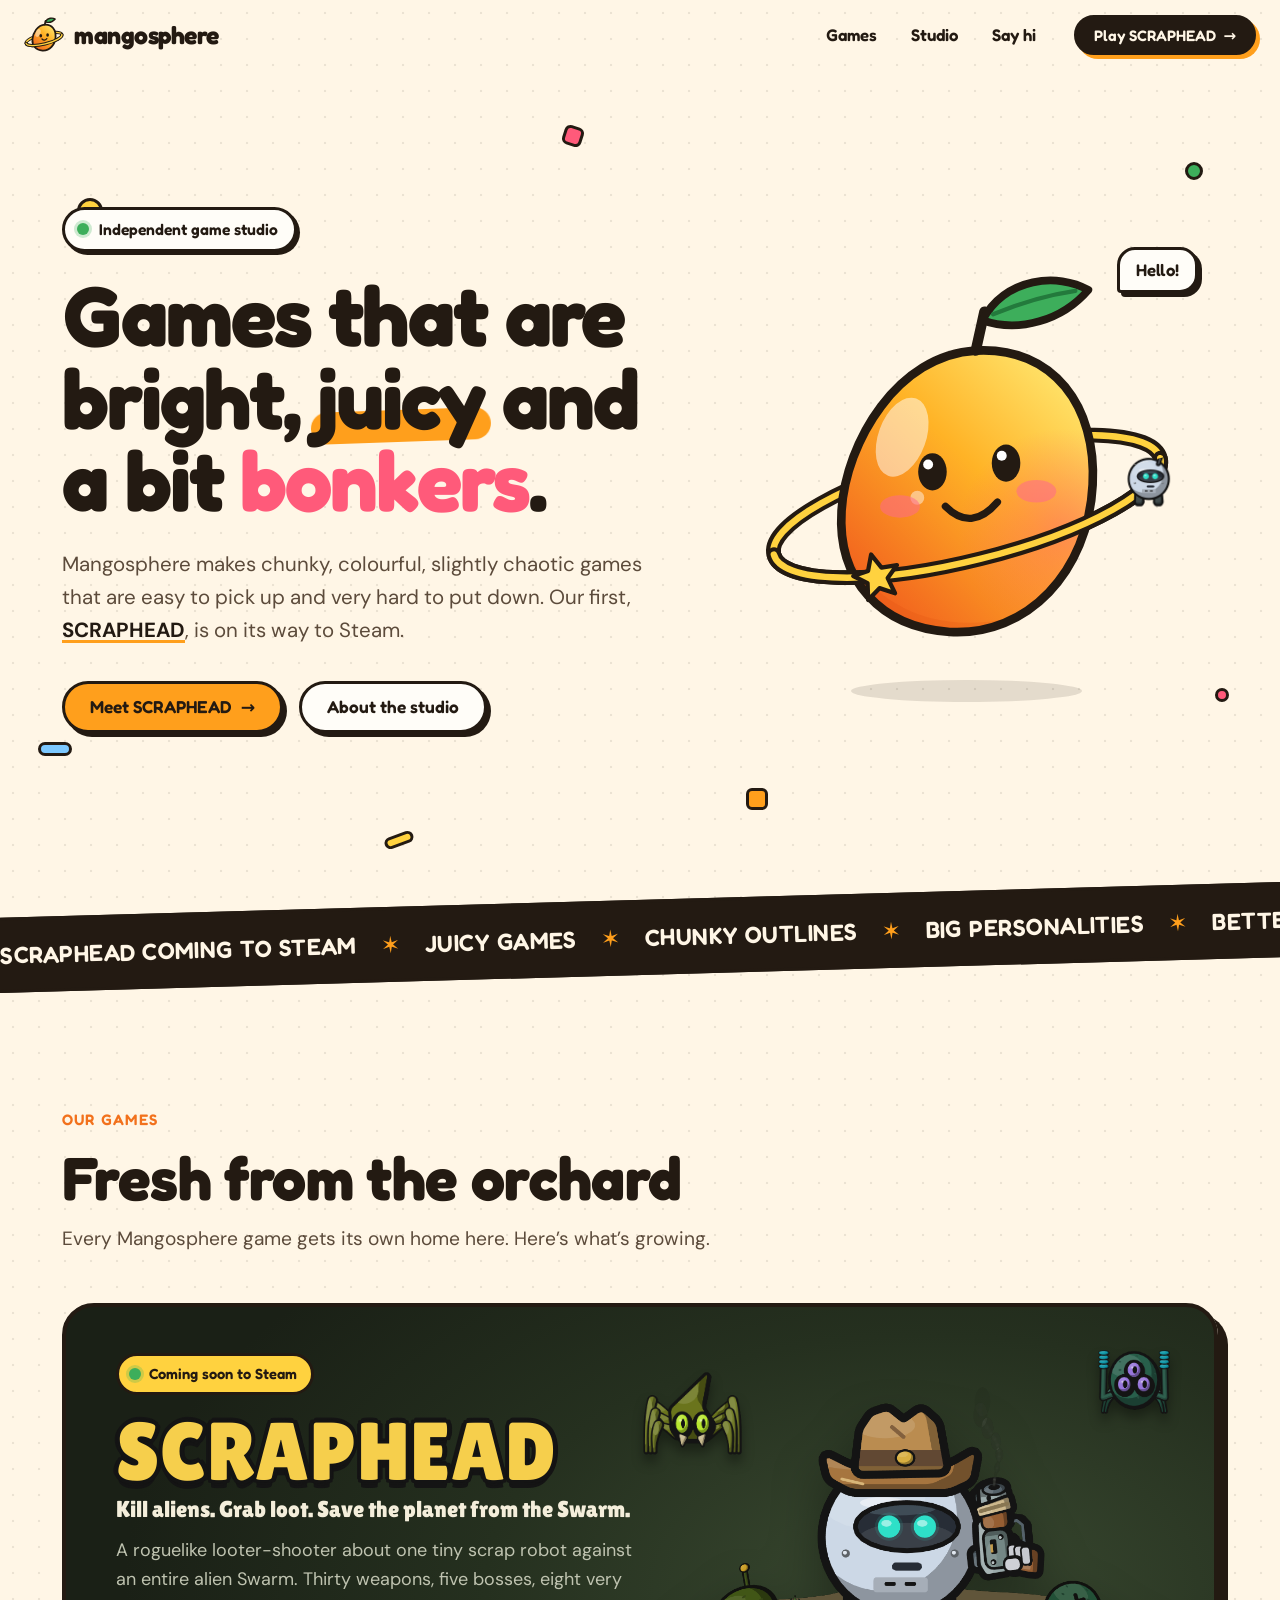
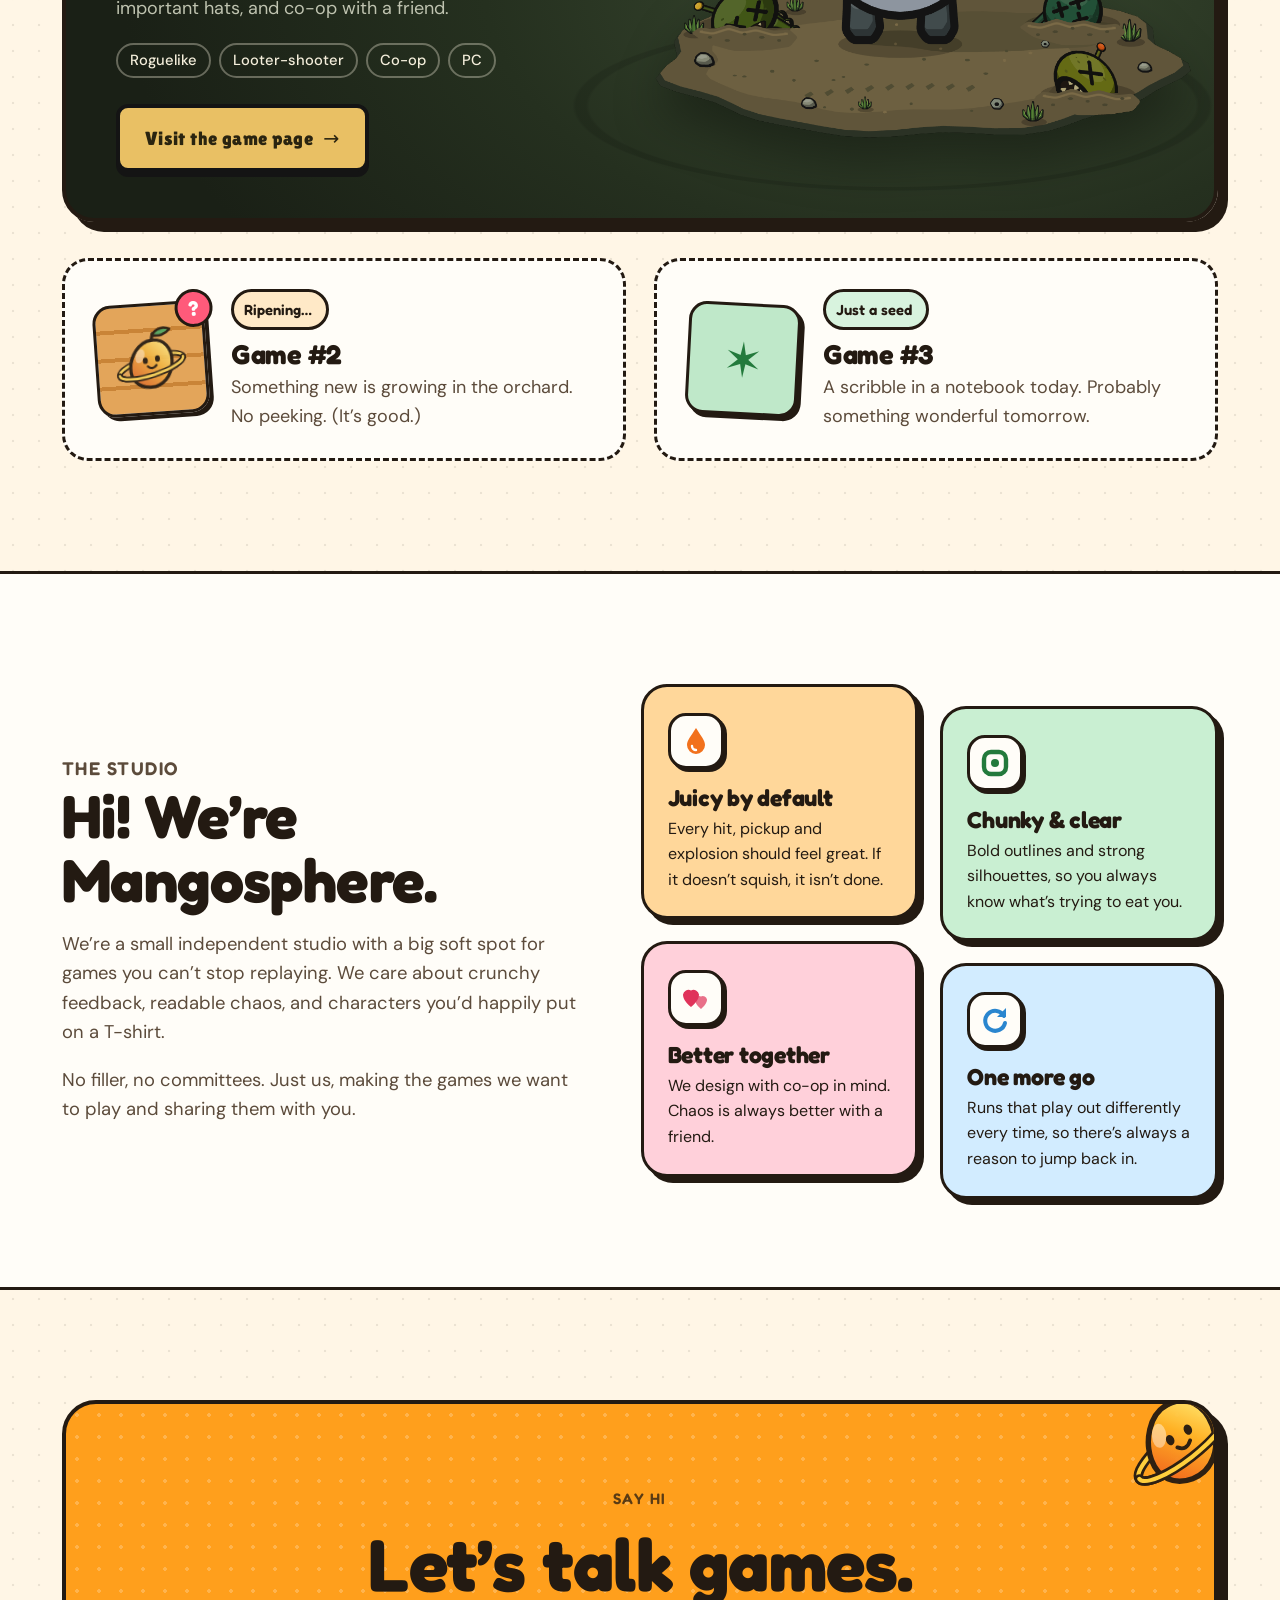
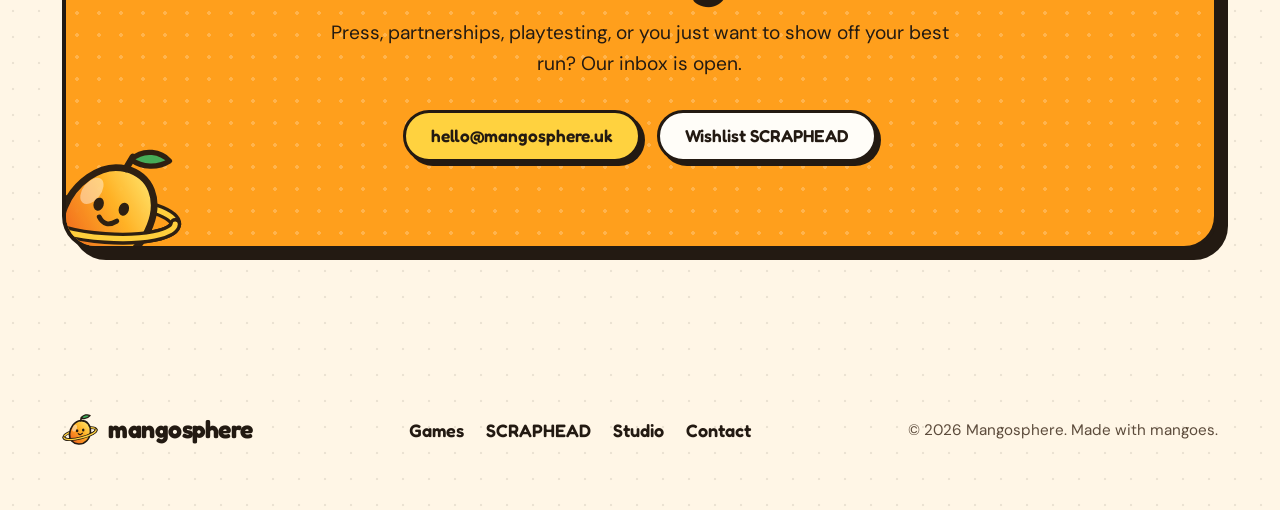
==== index.html @ 17e632f1 "Launch Mangosphere studio site and SCRAPHEAD game page Co-Authored-By: Claude Opus 5.5 <noreply@anth" ====
<!DOCTYPE html>
<html lang="en">
<head>
  <meta charset="UTF-8" />
  <meta name="viewport" content="width=device-width, initial-scale=1" />
  <title>Mangosphere · independent game studio</title>
  <meta name="description" content="Mangosphere is an independent game studio making bright, juicy, slightly bonkers games. Our first game, SCRAPHEAD, is coming to Steam." />
  <meta name="theme-color" content="#fff6e6" />
  <link rel="canonical" href="https://mangosphere.uk/" />
  <meta property="og:title" content="Mangosphere · independent game studio" />
  <meta property="og:description" content="Bright, juicy, slightly bonkers games. Our first, SCRAPHEAD, is coming to Steam." />
  <meta property="og:image" content="https://mangosphere.uk/games/scraphead/img/robot/tableau-cowboy.webp" />
  <meta property="og:url" content="https://mangosphere.uk/" />
  <meta property="og:type" content="website" />
  <meta name="twitter:card" content="summary_large_image" />
  <link rel="icon" href="img/mango.svg" type="image/svg+xml" />

  <link rel="preconnect" href="https://fonts.googleapis.com" />
  <link rel="preconnect" href="https://fonts.gstatic.com" crossorigin />
  <link href="https://fonts.googleapis.com/css2?family=DM+Sans:opsz,wght@9..40,400;9..40,500;9..40,700&family=Fredoka:wght@500;600;700&family=Lilita+One&display=swap" rel="stylesheet" />
  <link rel="stylesheet" href="css/studio.css" />
</head>
<body>

<a class="skip" href="#games">Skip to content</a>

<!-- ============ NAV ============ -->
<header class="nav" id="nav">
  <a class="brand" href="#top" aria-label="Mangosphere home">
    <img src="img/mango.svg" alt="" width="40" height="40" />
    <span>mangosphere</span>
  </a>
  <nav class="nav-links" aria-label="Main">
    <a href="#games">Games</a>
    <a href="#studio">Studio</a>
    <a href="#contact">Say hi</a>
  </nav>
  <a class="btn btn-ink btn-sm" href="games/scraphead/">Play SCRAPHEAD<span class="arrow" aria-hidden="true">&rarr;</span></a>
</header>

<main>

<!-- ============ HERO ============ -->
<section class="hero" id="top">
  <div class="confetti" aria-hidden="true">
    <i class="c c1"></i><i class="c c2"></i><i class="c c3"></i><i class="c c4"></i><i class="c c5"></i><i class="c c6"></i><i class="c c7"></i>
  </div>
  <div class="wrap hero-grid">
    <div class="hero-copy">
      <p class="pill"><span class="dot" aria-hidden="true"></span>Independent game studio</p>
      <h1>Games that are bright, <span class="hl">juicy</span> and a bit <span class="wiggle">b<i>o</i>nk<i>e</i>rs</span>.</h1>
      <p class="lead">Mangosphere makes chunky, colourful, slightly chaotic games that are easy to pick up and very hard to put down. Our first, <a href="games/scraphead/">SCRAPHEAD</a>, is on its way to Steam.</p>
      <div class="cta-row">
        <a class="btn btn-mango" href="games/scraphead/">Meet SCRAPHEAD<span class="arrow" aria-hidden="true">&rarr;</span></a>
        <a class="btn btn-ghost" href="#studio">About the studio</a>
      </div>
    </div>

    <div class="mascot-wrap">
      <p class="bubble" id="bubble" aria-live="polite">Hello!</p>
      <button class="mascot" id="mascot" type="button" aria-label="Poke the Mangosphere mango">
        <svg viewBox="-8 -2 116 104" aria-hidden="true">
          <defs>
            <linearGradient id="mg" x1=".85" y1=".1" x2=".15" y2=".9">
              <stop offset="0" stop-color="#ffe066" />
              <stop offset=".42" stop-color="#ffb326" />
              <stop offset="1" stop-color="#f2621e" />
            </linearGradient>
            <radialGradient id="blush" cx=".5" cy=".5" r=".5">
              <stop offset="0" stop-color="#ff4f7b" stop-opacity=".42" />
              <stop offset="1" stop-color="#ff4f7b" stop-opacity="0" />
            </radialGradient>
            <clipPath id="fruit-clip">
              <path d="M52 24 C70 23 80 37 79 55 C78 75 64 90 46 89 C30 88 20 77 21 61 C22 45 34 25 52 24 Z" />
            </clipPath>
            <clipPath id="front-half"><rect x="-30" y="60" width="160" height="60" /></clipPath>
            <clipPath id="back-half"><rect x="-30" y="-40" width="160" height="100" /></clipPath>
            <path id="orbit" d="M4 60 A46 12.5 0 1 0 96 60 A46 12.5 0 1 0 4 60" />
            <g id="orb-star">
              <path d="M0 -5.2 L1.6 -1.7 5.2 -1.4 2.4 1 3.2 4.8 0 2.8 -3.2 4.8 -2.4 1 -5.2 -1.4 -1.6 -1.7Z" fill="#ffd23f" stroke="#231a12" stroke-width="1" stroke-linejoin="round" />
            </g>
            <g id="orb-moon">
              <circle r="3.6" fill="#ff5a7a" stroke="#231a12" stroke-width="1" />
              <circle cx="-1.1" cy="-.9" r=".9" fill="#ffb3c2" />
            </g>
            <g id="orb-robot">
              <image href="games/scraphead/img/robot/chassis-scrapper.webp" x="-9" y="-11" width="18" height="18" transform="rotate(14)" />
            </g>
          </defs>

          <!-- ring, back half (+ orbiters passing behind) -->
          <g transform="rotate(-14 50 60)">
            <ellipse cx="50" cy="60" rx="46" ry="12.5" fill="none" stroke="#231a12" stroke-width="3.4" />
            <ellipse cx="50" cy="60" rx="46" ry="12.5" fill="none" stroke="#ffd23f" stroke-width="1.5" />
            <g clip-path="url(#back-half)">
              <use href="#orb-star"><animateMotion dur="14s" repeatCount="indefinite"><mpath href="#orbit" /></animateMotion></use>
              <use href="#orb-robot"><animateMotion dur="14s" begin="-4.7s" repeatCount="indefinite"><mpath href="#orbit" /></animateMotion></use>
              <use href="#orb-moon"><animateMotion dur="14s" begin="-9.3s" repeatCount="indefinite"><mpath href="#orbit" /></animateMotion></use>
            </g>
          </g>

          <!-- the fruit -->
          <g class="fruit">
            <path d="M52 24 C70 23 80 37 79 55 C78 75 64 90 46 89 C30 88 20 77 21 61 C22 45 34 25 52 24 Z" fill="url(#mg)" />
            <g clip-path="url(#fruit-clip)">
              <circle cx="72" cy="66" r="24" fill="url(#blush)" />
              <path d="M22 70 C30 86 50 92 70 82 L80 100 L10 100Z" fill="#d9480f" opacity=".18" />
            </g>
            <path d="M52 24 C70 23 80 37 79 55 C78 75 64 90 46 89 C30 88 20 77 21 61 C22 45 34 25 52 24 Z" fill="none" stroke="#231a12" stroke-width="2" stroke-linejoin="round" />
            <ellipse cx="35" cy="44" rx="5.5" ry="9.5" transform="rotate(20 35 44)" fill="#fff" opacity=".5" />
            <circle cx="38.5" cy="58" r="1.6" fill="#fff" opacity=".45" />
            <path d="M52 24 L54 15" stroke="#231a12" stroke-width="2.4" stroke-linecap="round" />
            <g class="leaf">
              <path d="M53.5 17 C59 7 71 6 78 10 C72 17 62 20 53.5 17 Z" fill="#3dae5b" stroke="#231a12" stroke-width="1.8" stroke-linejoin="round" />
              <path d="M56 15.6 Q66 11.5 75 10.2" fill="none" stroke="#237a3c" stroke-width="1" stroke-linecap="round" />
            </g>
            <g class="face" id="face">
              <ellipse cx="34.5" cy="60" rx="4.6" ry="2.6" fill="#ff6b8b" opacity=".55" />
              <ellipse cx="66" cy="56.5" rx="4.6" ry="2.6" fill="#ff6b8b" opacity=".55" />
              <g class="eye"><g class="pupil"><ellipse cx="42" cy="52" rx="3.3" ry="4.3" fill="#231a12" /><circle cx="41" cy="50.3" r="1.15" fill="#fff" /></g></g>
              <g class="eye"><g class="pupil"><ellipse cx="59" cy="50" rx="3.3" ry="4.3" fill="#231a12" /><circle cx="58" cy="48.3" r="1.15" fill="#fff" /></g></g>
              <path class="mouth" id="mouth" d="M45 60 Q51 66 57 59" fill="none" stroke="#231a12" stroke-width="1.7" stroke-linecap="round" stroke-linejoin="round" />
            </g>
          </g>

          <!-- ring, front half (+ orbiters passing in front) -->
          <g transform="rotate(-14 50 60)">
            <path d="M4 60 A46 12.5 0 0 0 96 60" fill="none" stroke="#231a12" stroke-width="3.4" stroke-linecap="round" />
            <path d="M4 60 A46 12.5 0 0 0 96 60" fill="none" stroke="#ffd23f" stroke-width="1.5" stroke-linecap="round" />
            <g clip-path="url(#front-half)">
              <use href="#orb-star"><animateMotion dur="14s" repeatCount="indefinite"><mpath href="#orbit" /></animateMotion></use>
              <use href="#orb-robot"><animateMotion dur="14s" begin="-4.7s" repeatCount="indefinite"><mpath href="#orbit" /></animateMotion></use>
              <use href="#orb-moon"><animateMotion dur="14s" begin="-9.3s" repeatCount="indefinite"><mpath href="#orbit" /></animateMotion></use>
            </g>
          </g>
        </svg>
      </button>
      <div class="mascot-shadow" aria-hidden="true"></div>
    </div>
  </div>
</section>

<!-- ============ MARQUEE ============ -->
<div class="band-clip" aria-hidden="true">
<div class="band">
  <div class="band-track">
    <span>SCRAPHEAD coming to Steam</span><b>&#10038;</b><span>Juicy games</span><b>&#10038;</b><span>Chunky outlines</span><b>&#10038;</b><span>Big personalities</span><b>&#10038;</b><span>Better with friends</span><b>&#10038;</b><span>Independent studio</span><b>&#10038;</b>
    <span>SCRAPHEAD coming to Steam</span><b>&#10038;</b><span>Juicy games</span><b>&#10038;</b><span>Chunky outlines</span><b>&#10038;</b><span>Big personalities</span><b>&#10038;</b><span>Better with friends</span><b>&#10038;</b><span>Independent studio</span><b>&#10038;</b>
  </div>
</div>
</div>

<!-- ============ GAMES ============ -->
<section class="games" id="games">
  <div class="wrap">
    <header class="sec-head reveal">
      <p class="kicker">Our games</p>
      <h2>Fresh from the orchard</h2>
      <p class="sec-lead">Every Mangosphere game gets its own home here. Here&rsquo;s what&rsquo;s growing.</p>
    </header>

    <!--
      To add a new game: copy the .game-feature card below, point it at
      games/<your-game>/ and build that page from games/scraphead/ as a template.
    -->
    <a class="game-feature reveal" href="games/scraphead/" id="scraphead-card">
      <div class="gf-copy">
        <span class="badge"><span class="dot" aria-hidden="true"></span>Coming soon to Steam</span>
        <h3 class="gf-title">SCRAPHEAD</h3>
        <p class="gf-tag">Kill aliens. Grab loot. Save the planet from the Swarm.</p>
        <p class="gf-body">A roguelike looter-shooter about one tiny scrap robot against an entire alien Swarm. Thirty weapons, five bosses, eight very important hats, and co-op with a friend.</p>
        <ul class="tags">
          <li>Roguelike</li><li>Looter-shooter</li><li>Co-op</li><li>PC</li>
        </ul>
        <span class="gf-go">Visit the game page<span class="arrow" aria-hidden="true">&rarr;</span></span>
      </div>
      <div class="gf-art">
        <img class="gf-robot" src="games/scraphead/img/robot/tableau-cowboy.webp" width="1015" height="668" alt="SCRAPHEAD's robot hero in a cowboy hat with a smoking pistol, standing over defeated aliens" />
        <img class="gf-alien a1" src="games/scraphead/img/aliens/alien-skitterling.webp" alt="" />
        <img class="gf-alien a2" src="games/scraphead/img/aliens/alien-shooter.webp" alt="" />
      </div>
    </a>

    <div class="games-row">
      <div class="game-next reveal">
        <div class="crate" aria-hidden="true">
          <img src="img/mango.svg" alt="" />
          <span>?</span>
        </div>
        <div>
          <span class="badge badge-soft">Ripening&hellip;</span>
          <h3>Game #2</h3>
          <p>Something new is growing in the orchard. No peeking. (It&rsquo;s good.)</p>
        </div>
      </div>
      <div class="game-next alt reveal">
        <div class="crate seed" aria-hidden="true"><span>&#10038;</span></div>
        <div>
          <span class="badge badge-soft">Just a seed</span>
          <h3>Game #3</h3>
          <p>A scribble in a notebook today. Probably something wonderful tomorrow.</p>
        </div>
      </div>
    </div>
  </div>
</section>

<!-- ============ STUDIO ============ -->
<section class="studio" id="studio">
  <div class="wrap studio-grid">
    <div class="studio-copy reveal">
      <p class="kicker">The studio</p>
      <h2>Hi! We&rsquo;re Mangosphere.</h2>
      <p>We&rsquo;re a small independent studio with a big soft spot for games you can&rsquo;t stop replaying. We care about crunchy feedback, readable chaos, and characters you&rsquo;d happily put on a T-shirt.</p>
      <p>No filler, no committees. Just us, making the games we want to play and sharing them with you.</p>
    </div>
    <div class="values">
      <article class="value v-mango reveal">
        <span class="v-icon" aria-hidden="true"><svg viewBox="0 0 32 32"><path d="M16 3 C11 11 7 15.5 7 20 a9 9 0 0 0 18 0 C25 15.5 21 11 16 3Z" /><path d="M12 21 a4 4 0 0 0 4 4" fill="none" stroke="#fff" stroke-width="2.4" stroke-linecap="round" /></svg></span>
        <h3>Juicy by default</h3>
        <p>Every hit, pickup and explosion should feel great. If it doesn&rsquo;t squish, it isn&rsquo;t done.</p>
      </article>
      <article class="value v-leaf reveal">
        <span class="v-icon" aria-hidden="true"><svg viewBox="0 0 32 32"><rect x="5" y="5" width="22" height="22" rx="7" fill="none" stroke="currentColor" stroke-width="4.4" /><circle cx="16" cy="16" r="4" /></svg></span>
        <h3>Chunky &amp; clear</h3>
        <p>Bold outlines and strong silhouettes, so you always know what&rsquo;s trying to eat you.</p>
      </article>
      <article class="value v-berry reveal">
        <span class="v-icon" aria-hidden="true"><svg viewBox="0 0 32 32"><path d="M11 25 C5 20 3 16 3 12.5 A5.5 5.5 0 0 1 11 8.5 A5.5 5.5 0 0 1 19 12.5 C19 16 17 20 11 25Z" /><path d="M21 27 C16.5 23 15 20.3 15 17.6 A4.3 4.3 0 0 1 21 14.5 A4.3 4.3 0 0 1 27 17.6 C27 20.3 25.5 23 21 27Z" opacity=".7" /></svg></span>
        <h3>Better together</h3>
        <p>We design with co-op in mind. Chaos is always better with a friend.</p>
      </article>
      <article class="value v-sky reveal">
        <span class="v-icon" aria-hidden="true"><svg viewBox="0 0 32 32"><path d="M25 12 A10 10 0 1 0 26 19" fill="none" stroke="currentColor" stroke-width="4" stroke-linecap="round" /><path d="M27 4 L27 13 L18 13Z" /></svg></span>
        <h3>One more go</h3>
        <p>Runs that play out differently every time, so there&rsquo;s always a reason to jump back in.</p>
      </article>
    </div>
  </div>
</section>

<!-- ============ CONTACT ============ -->
<section class="contact" id="contact">
  <div class="wrap">
    <div class="contact-card reveal">
      <img class="contact-mango m1" src="img/mango.svg" alt="" aria-hidden="true" />
      <img class="contact-mango m2" src="img/mango.svg" alt="" aria-hidden="true" />
      <p class="kicker">Say hi</p>
      <h2>Let&rsquo;s talk games.</h2>
      <p>Press, partnerships, playtesting, or you just want to show off your best run? Our inbox is open.</p>
      <div class="cta-row center">
        <a class="btn btn-sun js-email" href="mailto:hello@mangosphere.uk">hello@mangosphere.uk</a>
        <a class="btn btn-ghost" href="games/scraphead/#wishlist">Wishlist SCRAPHEAD</a>
      </div>
    </div>
  </div>
</section>

</main>

<footer class="foot">
  <div class="wrap foot-inner">
    <a class="brand" href="#top">
      <img src="img/mango.svg" alt="" width="36" height="36" />
      <span>mangosphere</span>
    </a>
    <nav class="foot-links" aria-label="Footer">
      <a href="#games">Games</a>
      <a href="games/scraphead/">SCRAPHEAD</a>
      <a href="#studio">Studio</a>
      <a href="#contact">Contact</a>
    </nav>
    <p class="foot-small">&copy; <span class="js-year">2026</span> Mangosphere. Made with mangoes.</p>
  </div>
</footer>

<script src="js/studio.js"></script>
</body>
</html>
---- css/studio.css ----
/* ==========================================================
   Mangosphere — studio site
   Clean cream canvas, sticker-style cards with a warm ink
   outline and hard offset shadow, and a juicy fruit palette.
   ========================================================== */

:root {
  --cream: #fff6e6;
  --paper: #fffdf8;
  --ink: #231a12;
  --ink-soft: #5c4b3b;
  --mango: #ff9f1c;
  --mango-deep: #f2711c;
  --sun: #ffd23f;
  --leaf: #3dae5b;
  --leaf-deep: #237a3c;
  --berry: #ff5a7a;
  --sky: #7cc8ff;
  --display: 'Fredoka', 'Nunito', system-ui, sans-serif;
  --body: 'DM Sans', system-ui, -apple-system, 'Segoe UI', sans-serif;
  --radius: 26px;
  --shadow: 6px 6px 0 var(--ink);
}

*, *::before, *::after { box-sizing: border-box; }
html { scroll-behavior: smooth; scroll-padding-top: 90px; }
body {
  margin: 0;
  font-family: var(--body); font-size: 18px; line-height: 1.6;
  color: var(--ink);
  background: var(--cream) radial-gradient(rgba(35, 26, 18, .09) 1.2px, transparent 1.6px) 0 0 / 26px 26px;
  overflow-x: hidden;
  -webkit-font-smoothing: antialiased;
}
img { max-width: 100%; }
a { color: inherit; }
::selection { background: var(--sun); color: var(--ink); }
:focus-visible { outline: 3px solid var(--mango-deep); outline-offset: 4px; border-radius: 10px; }
.skip { position: absolute; left: -999px; top: 8px; z-index: 100; background: var(--ink); color: var(--cream); padding: 8px 14px; border-radius: 10px; }
.skip:focus { left: 8px; }
.wrap { max-width: 1200px; margin: 0 auto; padding: 0 22px; }
section { position: relative; padding: 110px 0; }

h1, h2, h3 { font-family: var(--display); font-weight: 700; line-height: 1.05; margin: 0; letter-spacing: -.01em; }
h2 { font-size: clamp(2.4rem, 5vw, 3.8rem); }
.kicker {
  display: inline-block; margin: 0 0 14px;
  font-family: var(--display); font-weight: 600; font-size: .95rem; letter-spacing: .08em; text-transform: uppercase;
  color: var(--mango-deep);
}
.sec-head { max-width: 680px; margin-bottom: 48px; }
.sec-lead { font-size: 1.2rem; color: var(--ink-soft); margin: 14px 0 0; }

/* ---------- Buttons ---------- */
.btn {
  display: inline-flex; align-items: center; justify-content: center; gap: .5em;
  padding: .85em 1.45em;
  font-family: var(--display); font-weight: 600; font-size: 1.08rem; line-height: 1;
  color: var(--ink); text-decoration: none;
  border: 3px solid var(--ink); border-radius: 999px;
  box-shadow: 4px 4px 0 var(--ink);
  transition: transform .15s ease, box-shadow .15s ease, background .15s;
}
.btn:hover { transform: translate(-2px, -2px); box-shadow: 6px 6px 0 var(--ink); }
.btn:active { transform: translate(3px, 3px); box-shadow: 1px 1px 0 var(--ink); }
.btn .arrow { transition: transform .2s; }
.btn:hover .arrow { transform: translateX(4px); }
.btn-mango { background: var(--mango); }
.btn-sun { background: var(--sun); }
.btn-ink { background: var(--ink); color: var(--cream); box-shadow: 4px 4px 0 var(--mango); }
.btn-ink:hover { box-shadow: 6px 6px 0 var(--mango); }
.btn-ghost { background: var(--paper); }
.btn-sm { font-size: .95rem; padding: .62em 1.1em; }
.cta-row { display: flex; flex-wrap: wrap; gap: 16px; }
.cta-row.center { justify-content: center; }

/* ---------- Nav ---------- */
.nav {
  position: fixed; inset: 0 0 auto 0; z-index: 50;
  display: flex; align-items: center; gap: 24px;
  padding: 14px 24px;
  transition: background .25s, box-shadow .25s, padding .25s;
}
.nav.scrolled { background: rgba(255, 246, 230, .92); backdrop-filter: blur(10px); box-shadow: 0 3px 0 var(--ink); padding: 10px 24px; }
.brand { display: inline-flex; align-items: center; gap: 10px; text-decoration: none; font-family: var(--display); font-weight: 700; font-size: 1.55rem; letter-spacing: -.02em; }
.brand img { transition: transform .4s cubic-bezier(.3, 1.6, .5, 1); }
.brand:hover img { transform: rotate(-18deg) scale(1.1); }
.nav-links { display: flex; gap: 6px; margin-left: auto; }
.nav-links a {
  text-decoration: none; font-family: var(--display); font-weight: 600; font-size: 1.05rem;
  padding: 8px 14px; border-radius: 999px; transition: background .15s;
}
.nav-links a:hover { background: rgba(255, 159, 28, .22); }

/* ---------- Hero ---------- */
.hero { min-height: 100vh; min-height: 100svh; display: flex; align-items: center; padding: 130px 0 90px; overflow: hidden; }
.hero-grid { display: grid; grid-template-columns: 1.1fr .9fr; gap: 40px; align-items: center; width: 100%; position: relative; z-index: 1; }
.pill {
  display: inline-flex; align-items: center; gap: 10px; margin: 0 0 22px;
  padding: 7px 16px 7px 12px;
  background: var(--paper); border: 3px solid var(--ink); border-radius: 999px; box-shadow: 3px 3px 0 var(--ink);
  font-family: var(--display); font-weight: 600; font-size: .98rem;
}
.dot { width: 12px; height: 12px; border-radius: 50%; background: var(--leaf); box-shadow: 0 0 0 3px rgba(61, 174, 91, .25); animation: pulse 2s ease-in-out infinite; }
@keyframes pulse { 50% { box-shadow: 0 0 0 7px rgba(61, 174, 91, 0); } }
.hero h1 { font-size: clamp(2.9rem, 6.6vw, 5.6rem); line-height: .98; letter-spacing: -.025em; }
.hl { position: relative; white-space: nowrap; z-index: 0; }
.hl::after {
  content: ""; position: absolute; left: -.08em; right: -.08em; bottom: .04em; height: .38em; z-index: -1;
  background: var(--mango); border-radius: .2em; transform: rotate(-2deg) scaleX(0); transform-origin: left;
  animation: marker .7s .5s cubic-bezier(.3, 1.3, .5, 1) forwards;
}
@keyframes marker { to { transform: rotate(-2deg) scaleX(1); } }
.wiggle { color: var(--berry); display: inline-block; white-space: nowrap; }
.wiggle i { font-style: normal; display: inline-block; animation: bob 1.6s ease-in-out infinite; }
.wiggle i:last-child { animation-delay: -.8s; }
@keyframes bob { 50% { transform: translateY(-.1em) rotate(-8deg); } }
.lead { font-size: clamp(1.1rem, 1.6vw, 1.3rem); color: var(--ink-soft); max-width: 32em; margin: 26px 0 34px; }
.lead a { color: var(--ink); font-weight: 700; text-decoration-color: var(--mango); text-decoration-thickness: 3px; text-underline-offset: 3px; }

.mascot-wrap { position: relative; display: grid; justify-items: center; }
.mascot {
  display: block; width: min(520px, 100%); aspect-ratio: 116 / 104;
  padding: 0; border: 0; background: none; cursor: pointer;
  animation: float 5s ease-in-out infinite;
}
.mascot svg { display: block; width: 100%; height: 100%; overflow: visible; }
.mascot .fruit { transform-box: fill-box; transform-origin: 50% 90%; }
.mascot.boing .fruit { animation: boing .6s cubic-bezier(.3, 1.6, .5, 1); }
@keyframes boing { 0% { transform: none; } 30% { transform: scale(1.1, .88); } 60% { transform: scale(.94, 1.07); } 100% { transform: none; } }
.mascot .eye { transform-box: fill-box; transform-origin: center; animation: blink 5s infinite; }
.mascot .eye + .eye { animation-delay: .02s; }
@keyframes blink { 0%, 93%, 100% { transform: scaleY(1); } 95% { transform: scaleY(.1); } }
.mascot .leaf { transform-box: fill-box; transform-origin: 0% 100%; animation: sway 3.4s ease-in-out infinite; }
@keyframes sway { 50% { transform: rotate(-9deg); } }
@keyframes float { 0%, 100% { transform: translateY(0) rotate(-1deg); } 50% { transform: translateY(-14px) rotate(1.5deg); } }
.mascot-shadow { width: 46%; height: 22px; margin-top: -8px; border-radius: 50%; background: rgba(35, 26, 18, .12); animation: shadow 5s ease-in-out infinite; }
@keyframes shadow { 50% { transform: scaleX(.86); opacity: .7; } }
.bubble {
  position: absolute; top: 2%; right: 4%; z-index: 2; margin: 0;
  padding: 10px 16px; max-width: 220px;
  background: var(--paper); border: 3px solid var(--ink); border-radius: 18px 18px 18px 4px; box-shadow: 4px 4px 0 var(--ink);
  font-family: var(--display); font-weight: 600; font-size: 1.05rem; line-height: 1.2;
  transform-origin: 0 100%; transform: scale(0) rotate(-6deg); opacity: 0;
  transition: transform .35s cubic-bezier(.3, 1.6, .5, 1), opacity .2s;
}
.bubble.show { transform: none; opacity: 1; }

.confetti { position: absolute; inset: 0; pointer-events: none; }
.c { position: absolute; display: block; border: 3px solid var(--ink); animation: drift 9s ease-in-out infinite; }
.c1 { width: 26px; height: 26px; border-radius: 50%; background: var(--sun); left: 6%; top: 22%; }
.c2 { width: 20px; height: 20px; border-radius: 6px; background: var(--berry); left: 44%; top: 14%; animation-delay: -2s; transform: rotate(18deg); }
.c3 { width: 34px; height: 14px; border-radius: 999px; background: var(--sky); left: 3%; bottom: 16%; animation-delay: -4s; }
.c4 { width: 18px; height: 18px; border-radius: 50%; background: var(--leaf); right: 6%; top: 18%; animation-delay: -1s; }
.c5 { width: 22px; height: 22px; border-radius: 6px; background: var(--mango); right: 40%; bottom: 10%; animation-delay: -6s; }
.c6 { width: 14px; height: 14px; border-radius: 50%; background: var(--berry); right: 4%; bottom: 22%; animation-delay: -3s; }
.c7 { width: 30px; height: 12px; border-radius: 999px; background: var(--sun); left: 30%; bottom: 6%; animation-delay: -5s; transform: rotate(-20deg); }
@keyframes drift { 0%, 100% { translate: 0 0; rotate: 0deg; } 33% { translate: 10px -16px; rotate: 40deg; } 66% { translate: -8px 10px; rotate: -30deg; } }

/* ---------- Marquee band ---------- */
.band-clip { overflow: hidden; padding-block: 30px; margin-block: -30px; position: relative; z-index: 2; }
.band {
  background: var(--ink); color: var(--cream); overflow: hidden;
  border-block: 3px solid var(--ink);
  transform: rotate(-1.6deg); margin: 0 -20px; position: relative; z-index: 2;
}
.band-track { display: flex; width: max-content; animation: slide 40s linear infinite; }
.band span, .band b { font-family: var(--display); font-weight: 600; font-size: 1.45rem; padding: 16px 20px; white-space: nowrap; text-transform: uppercase; letter-spacing: .02em; }
.band b { color: var(--mango); padding-inline: 4px; }
@keyframes slide { to { transform: translateX(-50%); } }

/* ---------- Games ---------- */
.games { padding-top: 130px; }
.game-feature {
  position: relative; display: grid; grid-template-columns: 1fr 1.05fr; align-items: center; gap: 20px;
  padding: 46px 20px 46px 50px; overflow: hidden;
  text-decoration: none; color: #f4eedb;
  background: radial-gradient(ellipse 70% 90% at 75% 55%, #3a4a31 0%, #25301f 55%, #1a2016 100%);
  border: 4px solid var(--ink); border-radius: calc(var(--radius) + 6px);
  box-shadow: 10px 10px 0 var(--ink);
  transition: transform .25s ease, box-shadow .25s ease;
  transform-style: preserve-3d;
}
.game-feature:hover { box-shadow: 14px 14px 0 var(--ink); }
.game-feature::before {
  content: ""; position: absolute; inset: 0; pointer-events: none;
  background: radial-gradient(ellipse 30% 18% at 72% 78%, transparent 88%, rgba(0, 0, 0, .12) 89% 92%, transparent 93%);
}
.badge {
  display: inline-flex; align-items: center; gap: 8px;
  padding: 6px 14px 6px 10px;
  background: var(--sun); color: var(--ink);
  border: 3px solid var(--ink); border-radius: 999px;
  font-family: var(--display); font-weight: 600; font-size: .92rem;
}
.gf-title {
  margin: 18px 0 6px;
  font-family: 'Lilita One', var(--display); font-weight: 400; letter-spacing: .005em;
  font-size: clamp(3rem, 6.4vw, 5.4rem); line-height: .95; color: #f6cf4c;
  text-shadow:
    -.04em -.04em 0 #141414, .04em -.04em 0 #141414, -.04em .04em 0 #141414, .04em .04em 0 #141414,
    0 -.055em 0 #141414, 0 .055em 0 #141414, -.055em 0 0 #141414, .055em 0 0 #141414, 0 .1em 0 #141414;
}
.gf-tag { font-family: 'Lilita One', var(--display); font-size: 1.45rem; line-height: 1.2; margin: 0 0 12px; }
.gf-body { color: #bfc3b0; margin: 0 0 20px; max-width: 30em; }
.tags { display: flex; flex-wrap: wrap; gap: 8px; list-style: none; padding: 0; margin: 0 0 26px; }
.tags li { padding: 4px 12px; border: 2px solid rgba(244, 238, 219, .35); border-radius: 999px; font-size: .92rem; font-weight: 500; }
.gf-go {
  display: inline-flex; align-items: center; gap: 10px;
  padding: .75em 1.3em;
  background: #e9c064; color: #2a2410;
  border: 4px solid #141414; border-radius: 12px; box-shadow: 0 5px 0 #141414;
  font-family: 'Lilita One', var(--display); font-size: 1.2rem; letter-spacing: .02em;
  transition: transform .15s;
}
.gf-go .arrow { transition: transform .2s; }
.game-feature:hover .gf-go { transform: translateY(-2px); }
.game-feature:hover .gf-go .arrow { transform: translateX(5px); }
.gf-art { position: relative; transform: translateZ(40px); }
.gf-robot { display: block; width: 100%; height: auto; filter: drop-shadow(0 24px 24px rgba(0, 0, 0, .35)); transition: transform .4s cubic-bezier(.3, 1.4, .5, 1); }
.game-feature:hover .gf-robot { transform: scale(1.04) rotate(-1deg); }
.gf-alien { position: absolute; height: auto; filter: drop-shadow(0 8px 6px rgba(0, 0, 0, .35)); animation: alien-bob 2.8s ease-in-out infinite; }
.gf-alien.a1 { width: 19%; left: -2%; top: -4%; }
.gf-alien.a2 { width: 14%; right: 4%; top: -10%; animation-delay: -1.3s; }
@keyframes alien-bob { 0%, 100% { transform: translateY(0) rotate(-4deg); } 50% { transform: translateY(-12px) rotate(4deg); } }

.games-row { display: grid; grid-template-columns: 1fr 1fr; gap: 28px; margin-top: 36px; }
.game-next {
  display: flex; align-items: center; gap: 24px;
  padding: 28px 30px;
  background: var(--paper);
  border: 3px dashed var(--ink); border-radius: var(--radius);
}
.game-next h3 { font-size: 1.7rem; margin: 10px 0 4px; }
.game-next p { margin: 0; color: var(--ink-soft); }
.badge-soft { background: #ffe9c7; }
.game-next.alt .badge-soft { background: #d8f3de; }
.crate {
  position: relative; flex: none; width: 112px; height: 112px;
  display: grid; place-items: center;
  background: repeating-linear-gradient(0deg, #e3a55a 0 24px, #c98437 24px 28px);
  border: 3px solid var(--ink); border-radius: 18px; box-shadow: 4px 4px 0 var(--ink);
  transform: rotate(-4deg);
}
.crate img { width: 72px; filter: grayscale(.2) blur(.3px); opacity: .9; animation: peek 3.4s ease-in-out infinite; }
@keyframes peek { 50% { transform: translateY(-6px) rotate(6deg); } }
.crate span {
  position: absolute; right: -12px; top: -14px;
  width: 38px; height: 38px; display: grid; place-items: center;
  background: var(--berry); color: #fff;
  border: 3px solid var(--ink); border-radius: 50%;
  font-family: var(--display); font-weight: 700; font-size: 1.3rem;
}
.crate.seed { background: #bfe8c9; transform: rotate(3deg); }
.crate.seed span { position: static; width: auto; height: auto; background: none; border: 0; color: var(--leaf-deep); font-size: 3rem; animation: spin 10s linear infinite; }
@keyframes spin { to { transform: rotate(360deg); } }

/* ---------- Studio ---------- */
.studio { background: var(--paper); border-block: 3px solid var(--ink); }
.studio-grid { display: grid; grid-template-columns: .95fr 1.05fr; gap: 56px; align-items: center; }
.studio-copy p { font-size: 1.15rem; color: var(--ink-soft); margin: 18px 0 0; }
.studio-copy h2 { margin-bottom: 8px; }
.values { display: grid; grid-template-columns: 1fr 1fr; gap: 22px; }
.value {
  padding: 26px 24px 24px;
  border: 3px solid var(--ink); border-radius: var(--radius); box-shadow: var(--shadow);
  transition: transform .2s ease, box-shadow .2s ease;
}
.value:hover { transform: translate(-3px, -3px) rotate(-1deg); box-shadow: 9px 9px 0 var(--ink); }
.value h3 { font-size: 1.45rem; margin: 16px 0 6px; }
.value p { margin: 0; font-size: 1rem; }
.v-icon {
  width: 56px; height: 56px; display: grid; place-items: center;
  background: var(--paper); border: 3px solid var(--ink); border-radius: 18px; box-shadow: 3px 3px 0 var(--ink);
}
.v-icon svg { width: 32px; height: 32px; fill: currentColor; }
.v-mango { background: #ffd79a; } .v-mango .v-icon { color: var(--mango-deep); }
.v-leaf { background: #c9efd2; } .v-leaf .v-icon { color: var(--leaf-deep); }
.v-berry { background: #ffd0da; } .v-berry .v-icon { color: #e0335a; }
.v-sky { background: #d2ecff; } .v-sky .v-icon { color: #2a86cf; }
.value:nth-child(2) { translate: 0 22px; }
.value:nth-child(4) { translate: 0 22px; }

/* ---------- Contact ---------- */
.contact-card {
  position: relative; overflow: hidden; text-align: center;
  padding: 80px 30px 84px;
  background: var(--mango) radial-gradient(rgba(255, 255, 255, .22) 1.6px, transparent 2px) 0 0 / 22px 22px;
  color: var(--ink);
  border: 4px solid var(--ink); border-radius: calc(var(--radius) + 8px); box-shadow: 10px 10px 0 var(--ink);
}
.contact-card .kicker { color: var(--ink); opacity: .75; }
.contact-card h2 { font-size: clamp(2.6rem, 6vw, 4.6rem); }
.contact-card > p:not(.kicker) { font-size: 1.2rem; max-width: 34em; margin: 16px auto 30px; }
.contact-mango { position: absolute; width: 150px; opacity: .95; pointer-events: none; }
.contact-mango.m1 { left: -30px; bottom: -34px; transform: rotate(18deg); }
.contact-mango.m2 { right: -24px; top: -30px; width: 120px; transform: rotate(-24deg); }

/* ---------- Footer ---------- */
.foot { padding: 50px 0 60px; }
.foot-inner { display: flex; flex-wrap: wrap; align-items: center; justify-content: space-between; gap: 22px; }
.foot-links { display: flex; flex-wrap: wrap; gap: 6px 22px; }
.foot-links a { text-decoration: none; font-family: var(--display); font-weight: 600; }
.foot-links a:hover { color: var(--mango-deep); }
.foot-small { margin: 0; color: var(--ink-soft); font-size: .95rem; }

/* ---------- Reveal ---------- */
.js .reveal { opacity: 0; translate: 0 30px; transition: opacity .6s ease, translate .7s cubic-bezier(.2, .8, .2, 1); }
.js .reveal.in { opacity: 1; translate: 0 0; }
.js .value.reveal.in:nth-child(2), .js .value.reveal.in:nth-child(4) { translate: 0 22px; }

/* ---------- Responsive ---------- */
@media (max-width: 980px) {
  .hero-grid { grid-template-columns: 1fr; text-align: left; }
  .mascot-wrap { max-width: 420px; margin: 0 auto; }
  .game-feature { grid-template-columns: 1fr; padding: 34px 26px 26px; }
  .game-feature::before { display: none; }
  .gf-art { order: -1; max-width: 560px; }
  .games-row { grid-template-columns: 1fr; }
  .studio-grid { grid-template-columns: 1fr; gap: 40px; }
}
@media (max-width: 720px) {
  body { font-size: 17px; }
  section { padding: 84px 0; }
  .nav { gap: 12px; padding: 12px 16px; }
  .nav.scrolled { padding: 10px 16px; }
  .nav-links { display: none; }
  .nav .btn { margin-left: auto; }
  .brand { font-size: 1.3rem; }
  .brand img { width: 34px; height: 34px; }
  .values { grid-template-columns: 1fr; }
  .value:nth-child(2), .value:nth-child(4),
  .js .value.reveal.in:nth-child(2), .js .value.reveal.in:nth-child(4) { translate: 0 0; }
  .game-next { flex-direction: column; align-items: flex-start; }
  .contact-card { padding: 60px 22px 64px; }
  .contact-mango { width: 96px; }
  .contact-mango.m2 { width: 80px; }
  .band span, .band b { font-size: 1.15rem; padding: 12px 14px; }
}
@media (max-width: 440px) {
  .nav .btn { font-size: .85rem; padding: .55em .8em; }
  .brand span { display: none; }
  .cta-row .btn { width: 100%; }
}

@media (prefers-reduced-motion: reduce) {
  html { scroll-behavior: auto; }
  *, *::before, *::after { animation: none !important; transition: none !important; }
  .hl::after { transform: rotate(-2deg); }
  .js .reveal { opacity: 1; translate: none; }
}
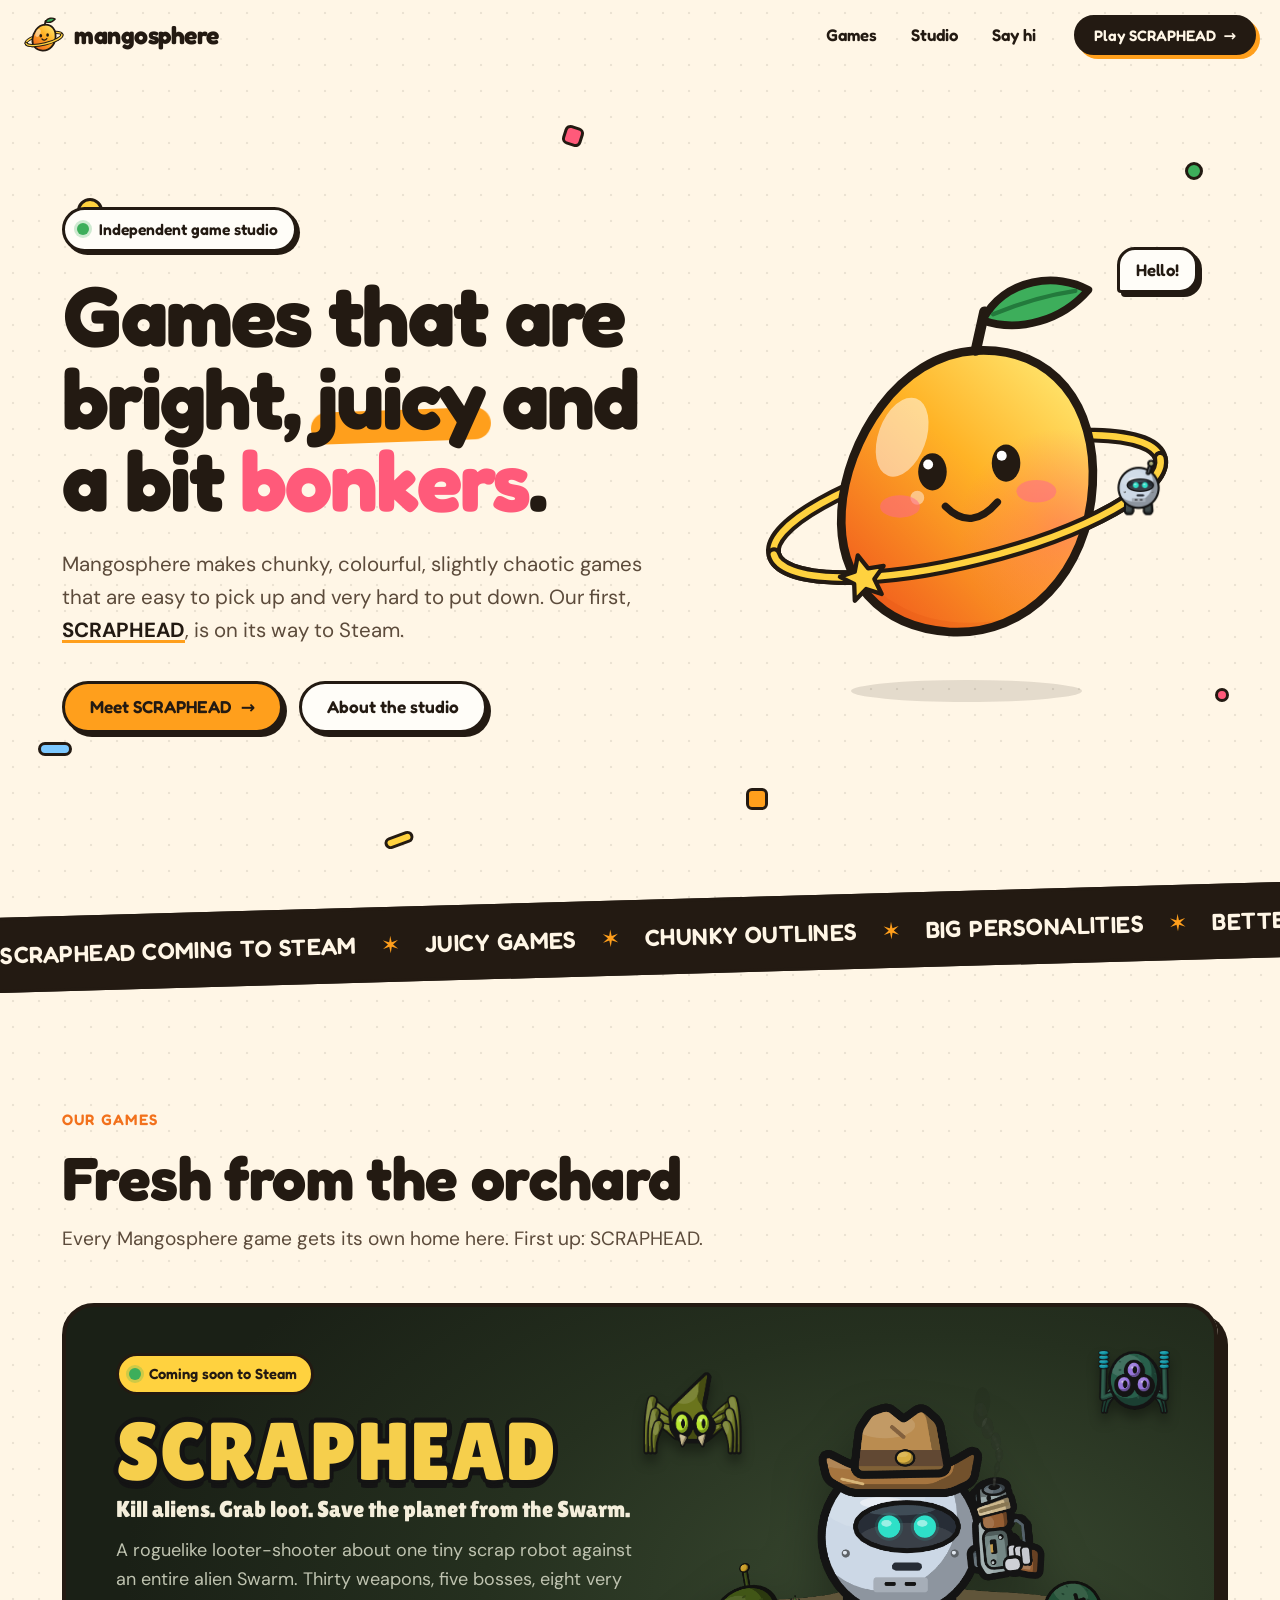
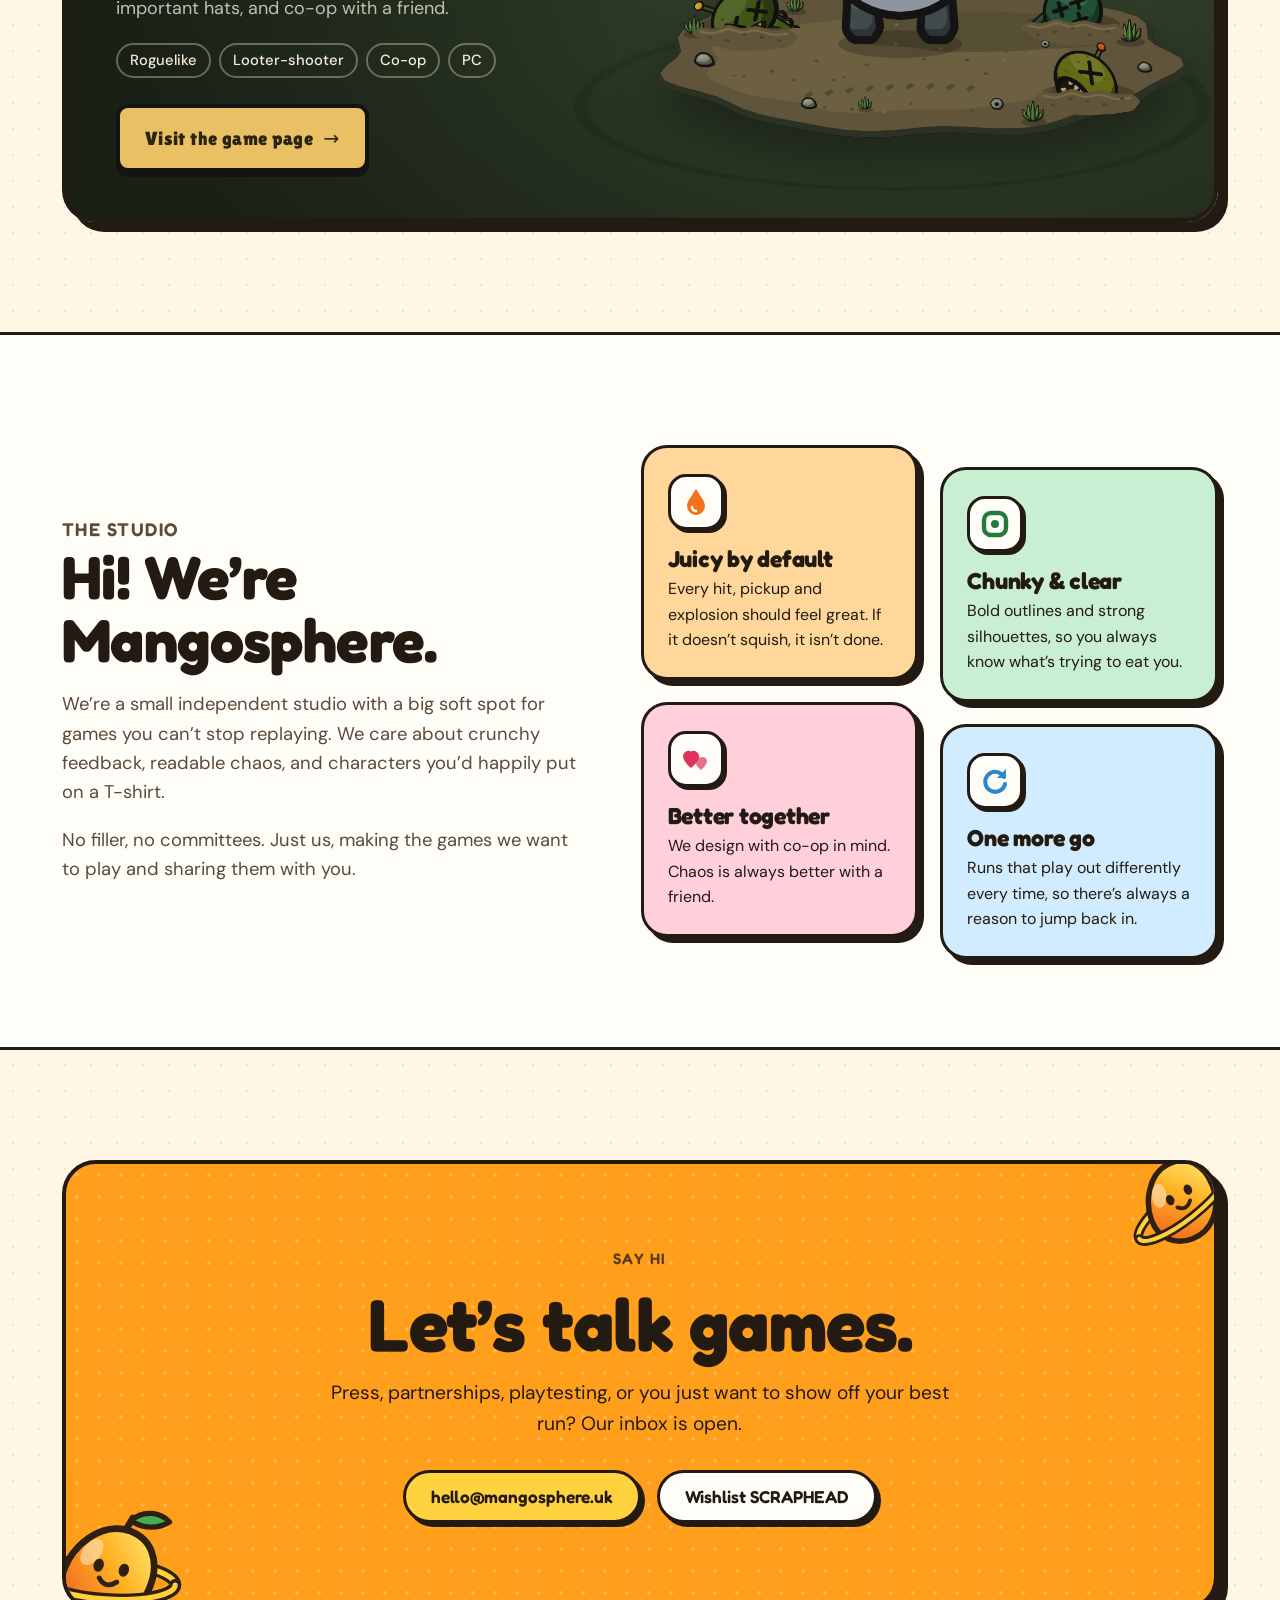
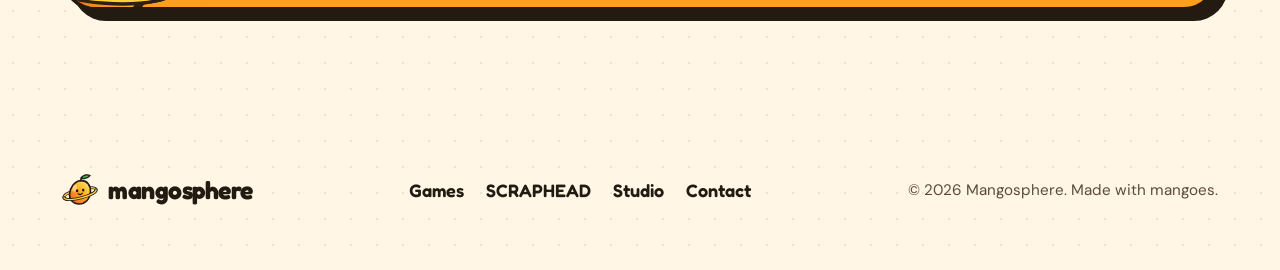
==== commit afc6bc28: "Tease bosses instead of revealing them; drop upcoming-game cards Show the Oxide Baron as a clickable" ====
--- a/index.html
+++ b/index.html
@@ -156,7 +156,7 @@
     <header class="sec-head reveal">
       <p class="kicker">Our games</p>
       <h2>Fresh from the orchard</h2>
-      <p class="sec-lead">Every Mangosphere game gets its own home here. Here&rsquo;s what&rsquo;s growing.</p>
+      <p class="sec-lead">Every Mangosphere game gets its own home here. First up: SCRAPHEAD.</p>
     </header>
 
     <!--
@@ -181,27 +181,6 @@
       </div>
     </a>
 
-    <div class="games-row">
-      <div class="game-next reveal">
-        <div class="crate" aria-hidden="true">
-          <img src="img/mango.svg" alt="" />
-          <span>?</span>
-        </div>
-        <div>
-          <span class="badge badge-soft">Ripening&hellip;</span>
-          <h3>Game #2</h3>
-          <p>Something new is growing in the orchard. No peeking. (It&rsquo;s good.)</p>
-        </div>
-      </div>
-      <div class="game-next alt reveal">
-        <div class="crate seed" aria-hidden="true"><span>&#10038;</span></div>
-        <div>
-          <span class="badge badge-soft">Just a seed</span>
-          <h3>Game #3</h3>
-          <p>A scribble in a notebook today. Probably something wonderful tomorrow.</p>
-        </div>
-      </div>
-    </div>
   </div>
 </section>
 
--- a/css/studio.css
+++ b/css/studio.css
@@ -224,37 +224,6 @@
 .gf-alien.a2 { width: 14%; right: 4%; top: -10%; animation-delay: -1.3s; }
 @keyframes alien-bob { 0%, 100% { transform: translateY(0) rotate(-4deg); } 50% { transform: translateY(-12px) rotate(4deg); } }
 
-.games-row { display: grid; grid-template-columns: 1fr 1fr; gap: 28px; margin-top: 36px; }
-.game-next {
-  display: flex; align-items: center; gap: 24px;
-  padding: 28px 30px;
-  background: var(--paper);
-  border: 3px dashed var(--ink); border-radius: var(--radius);
-}
-.game-next h3 { font-size: 1.7rem; margin: 10px 0 4px; }
-.game-next p { margin: 0; color: var(--ink-soft); }
-.badge-soft { background: #ffe9c7; }
-.game-next.alt .badge-soft { background: #d8f3de; }
-.crate {
-  position: relative; flex: none; width: 112px; height: 112px;
-  display: grid; place-items: center;
-  background: repeating-linear-gradient(0deg, #e3a55a 0 24px, #c98437 24px 28px);
-  border: 3px solid var(--ink); border-radius: 18px; box-shadow: 4px 4px 0 var(--ink);
-  transform: rotate(-4deg);
-}
-.crate img { width: 72px; filter: grayscale(.2) blur(.3px); opacity: .9; animation: peek 3.4s ease-in-out infinite; }
-@keyframes peek { 50% { transform: translateY(-6px) rotate(6deg); } }
-.crate span {
-  position: absolute; right: -12px; top: -14px;
-  width: 38px; height: 38px; display: grid; place-items: center;
-  background: var(--berry); color: #fff;
-  border: 3px solid var(--ink); border-radius: 50%;
-  font-family: var(--display); font-weight: 700; font-size: 1.3rem;
-}
-.crate.seed { background: #bfe8c9; transform: rotate(3deg); }
-.crate.seed span { position: static; width: auto; height: auto; background: none; border: 0; color: var(--leaf-deep); font-size: 3rem; animation: spin 10s linear infinite; }
-@keyframes spin { to { transform: rotate(360deg); } }
-
 /* ---------- Studio ---------- */
 .studio { background: var(--paper); border-block: 3px solid var(--ink); }
 .studio-grid { display: grid; grid-template-columns: .95fr 1.05fr; gap: 56px; align-items: center; }
@@ -316,7 +285,6 @@
   .game-feature { grid-template-columns: 1fr; padding: 34px 26px 26px; }
   .game-feature::before { display: none; }
   .gf-art { order: -1; max-width: 560px; }
-  .games-row { grid-template-columns: 1fr; }
   .studio-grid { grid-template-columns: 1fr; gap: 40px; }
 }
 @media (max-width: 720px) {
@@ -331,7 +299,6 @@
   .values { grid-template-columns: 1fr; }
   .value:nth-child(2), .value:nth-child(4),
   .js .value.reveal.in:nth-child(2), .js .value.reveal.in:nth-child(4) { translate: 0 0; }
-  .game-next { flex-direction: column; align-items: flex-start; }
   .contact-card { padding: 60px 22px 64px; }
   .contact-mango { width: 96px; }
   .contact-mango.m2 { width: 80px; }
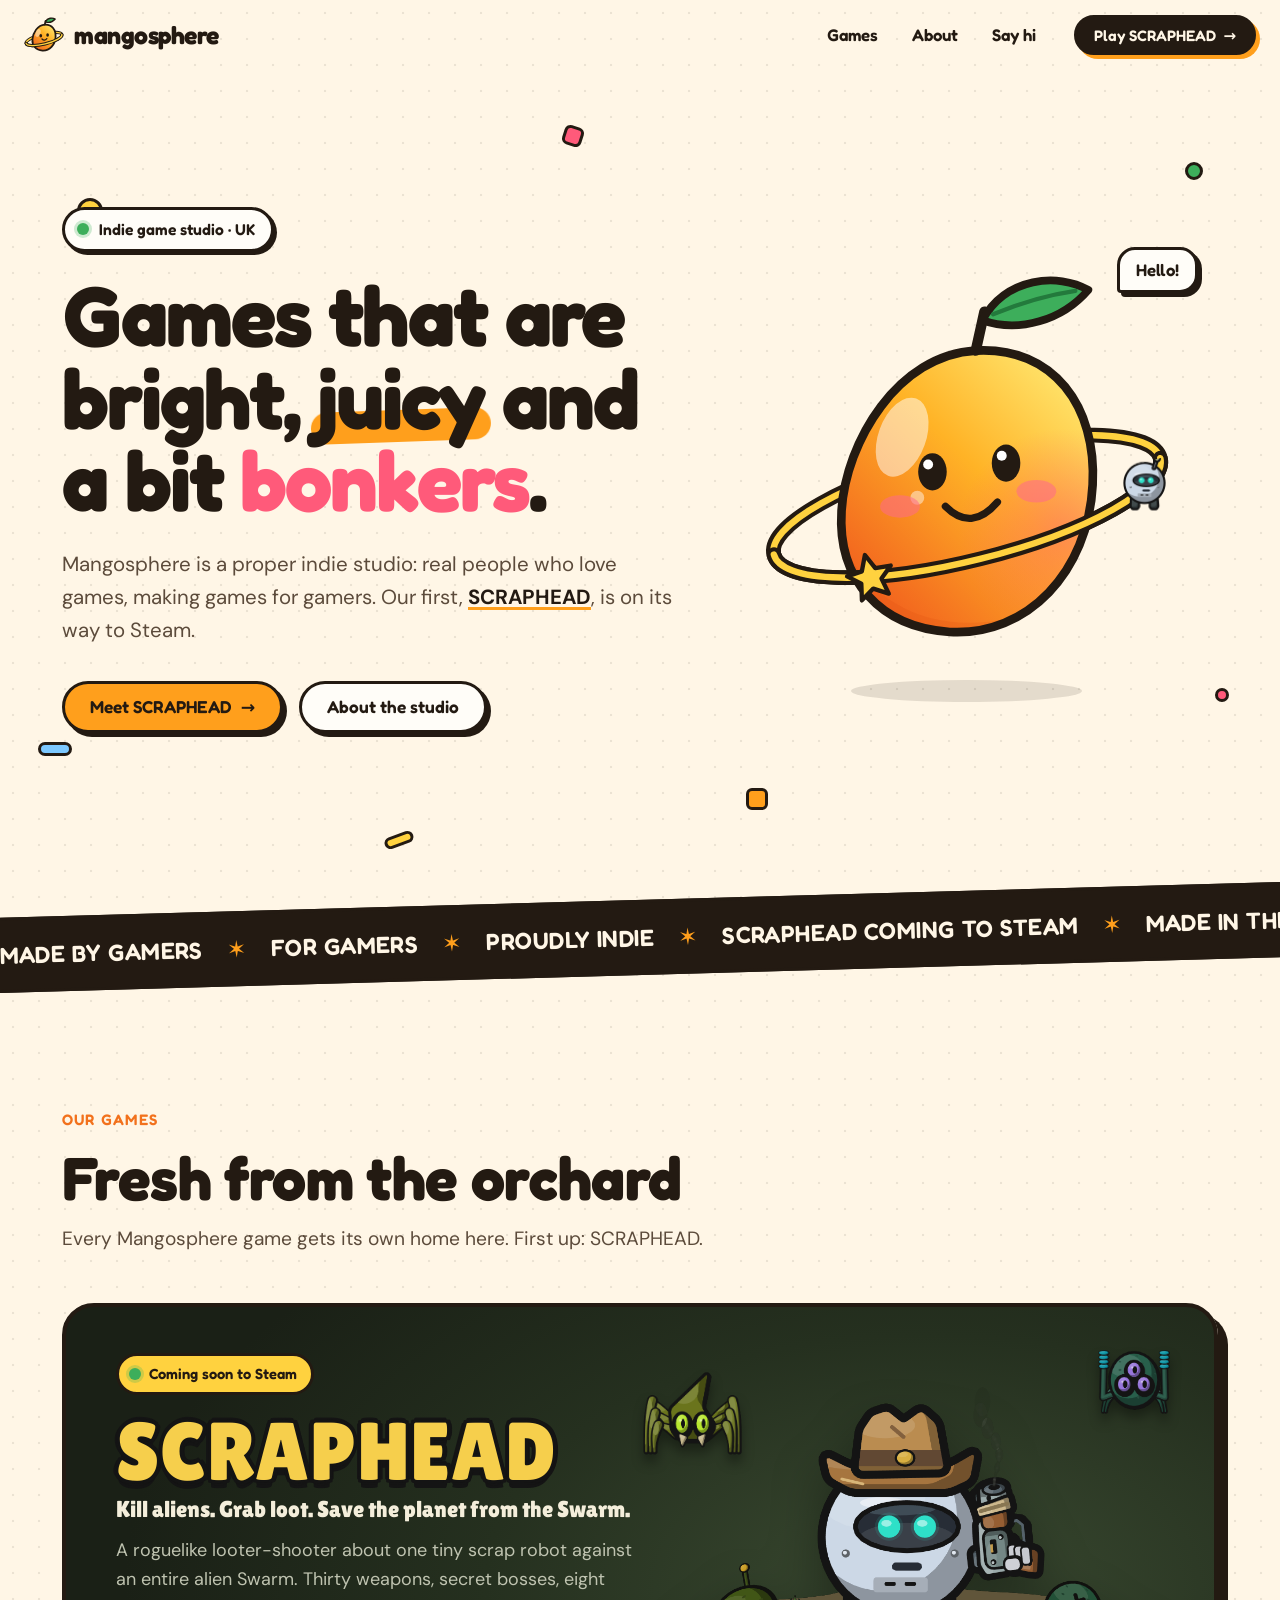
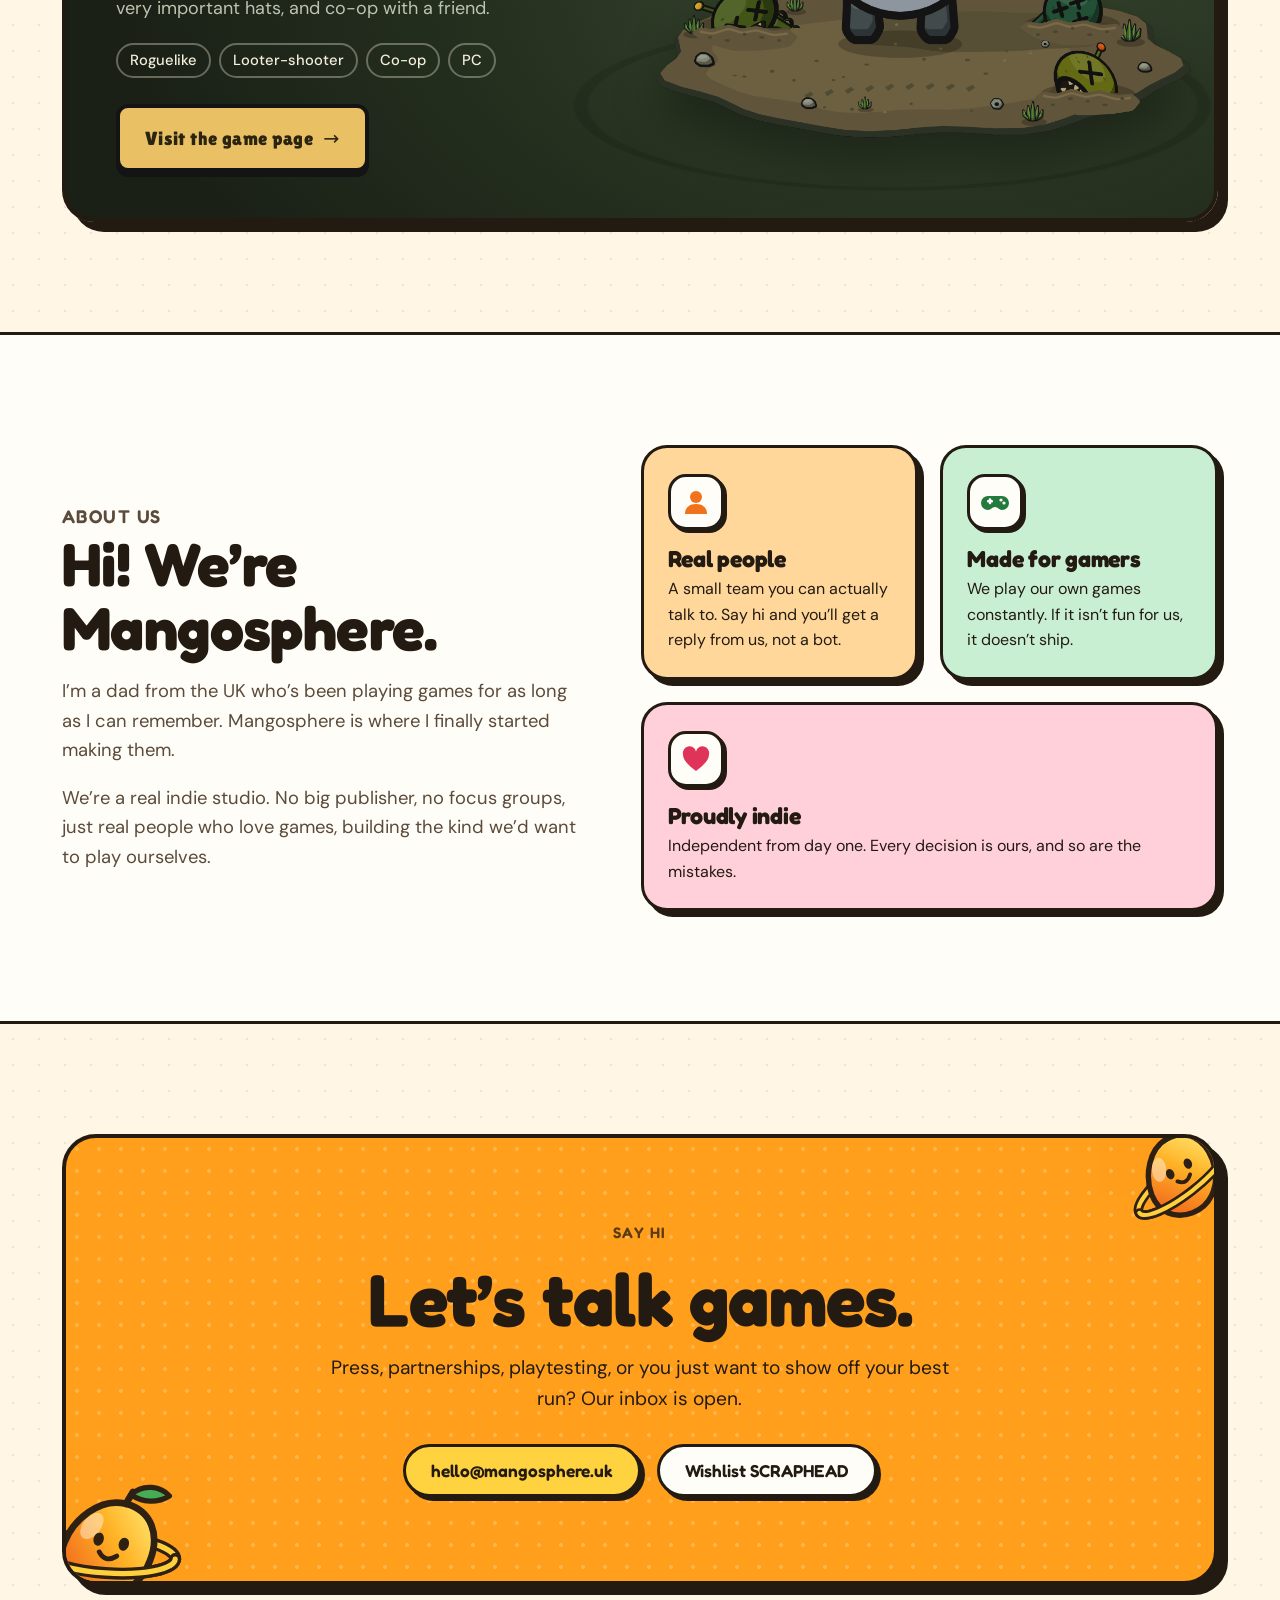
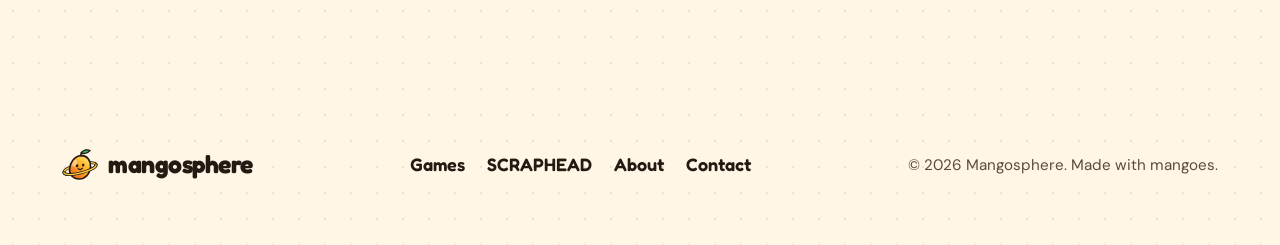
==== commit f6af8b70: "Keep bosses and bounty hunters secret; rewrite About as a UK indie studio Replace the boss showcase " ====
--- a/index.html
+++ b/index.html
@@ -4,11 +4,11 @@
   <meta charset="UTF-8" />
   <meta name="viewport" content="width=device-width, initial-scale=1" />
   <title>Mangosphere · independent game studio</title>
-  <meta name="description" content="Mangosphere is an independent game studio making bright, juicy, slightly bonkers games. Our first game, SCRAPHEAD, is coming to Steam." />
+  <meta name="description" content="Mangosphere is a UK indie game studio: real people who love games, making games for gamers. Our first game, SCRAPHEAD, is coming to Steam." />
   <meta name="theme-color" content="#fff6e6" />
   <link rel="canonical" href="https://mangosphere.uk/" />
   <meta property="og:title" content="Mangosphere · independent game studio" />
-  <meta property="og:description" content="Bright, juicy, slightly bonkers games. Our first, SCRAPHEAD, is coming to Steam." />
+  <meta property="og:description" content="A UK indie studio making games for gamers. Our first, SCRAPHEAD, is coming to Steam." />
   <meta property="og:image" content="https://mangosphere.uk/games/scraphead/img/robot/tableau-cowboy.webp" />
   <meta property="og:url" content="https://mangosphere.uk/" />
   <meta property="og:type" content="website" />
@@ -32,7 +32,7 @@
   </a>
   <nav class="nav-links" aria-label="Main">
     <a href="#games">Games</a>
-    <a href="#studio">Studio</a>
+    <a href="#studio">About</a>
     <a href="#contact">Say hi</a>
   </nav>
   <a class="btn btn-ink btn-sm" href="games/scraphead/">Play SCRAPHEAD<span class="arrow" aria-hidden="true">&rarr;</span></a>
@@ -47,9 +47,9 @@
   </div>
   <div class="wrap hero-grid">
     <div class="hero-copy">
-      <p class="pill"><span class="dot" aria-hidden="true"></span>Independent game studio</p>
+      <p class="pill"><span class="dot" aria-hidden="true"></span>Indie game studio &middot; UK</p>
       <h1>Games that are bright, <span class="hl">juicy</span> and a bit <span class="wiggle">b<i>o</i>nk<i>e</i>rs</span>.</h1>
-      <p class="lead">Mangosphere makes chunky, colourful, slightly chaotic games that are easy to pick up and very hard to put down. Our first, <a href="games/scraphead/">SCRAPHEAD</a>, is on its way to Steam.</p>
+      <p class="lead">Mangosphere is a proper indie studio: real people who love games, making games for gamers. Our first, <a href="games/scraphead/">SCRAPHEAD</a>, is on its way to Steam.</p>
       <div class="cta-row">
         <a class="btn btn-mango" href="games/scraphead/">Meet SCRAPHEAD<span class="arrow" aria-hidden="true">&rarr;</span></a>
         <a class="btn btn-ghost" href="#studio">About the studio</a>
@@ -144,8 +144,8 @@
 <div class="band-clip" aria-hidden="true">
 <div class="band">
   <div class="band-track">
-    <span>SCRAPHEAD coming to Steam</span><b>&#10038;</b><span>Juicy games</span><b>&#10038;</b><span>Chunky outlines</span><b>&#10038;</b><span>Big personalities</span><b>&#10038;</b><span>Better with friends</span><b>&#10038;</b><span>Independent studio</span><b>&#10038;</b>
-    <span>SCRAPHEAD coming to Steam</span><b>&#10038;</b><span>Juicy games</span><b>&#10038;</b><span>Chunky outlines</span><b>&#10038;</b><span>Big personalities</span><b>&#10038;</b><span>Better with friends</span><b>&#10038;</b><span>Independent studio</span><b>&#10038;</b>
+    <span>Made by gamers</span><b>&#10038;</b><span>For gamers</span><b>&#10038;</b><span>Proudly indie</span><b>&#10038;</b><span>SCRAPHEAD coming to Steam</span><b>&#10038;</b><span>Made in the UK</span><b>&#10038;</b>
+    <span>Made by gamers</span><b>&#10038;</b><span>For gamers</span><b>&#10038;</b><span>Proudly indie</span><b>&#10038;</b><span>SCRAPHEAD coming to Steam</span><b>&#10038;</b><span>Made in the UK</span><b>&#10038;</b>
   </div>
 </div>
 </div>
@@ -168,7 +168,7 @@
         <span class="badge"><span class="dot" aria-hidden="true"></span>Coming soon to Steam</span>
         <h3 class="gf-title">SCRAPHEAD</h3>
         <p class="gf-tag">Kill aliens. Grab loot. Save the planet from the Swarm.</p>
-        <p class="gf-body">A roguelike looter-shooter about one tiny scrap robot against an entire alien Swarm. Thirty weapons, five bosses, eight very important hats, and co-op with a friend.</p>
+        <p class="gf-body">A roguelike looter-shooter about one tiny scrap robot against an entire alien Swarm. Thirty weapons, secret bosses, eight very important hats, and co-op with a friend.</p>
         <ul class="tags">
           <li>Roguelike</li><li>Looter-shooter</li><li>Co-op</li><li>PC</li>
         </ul>
@@ -188,31 +188,26 @@
 <section class="studio" id="studio">
   <div class="wrap studio-grid">
     <div class="studio-copy reveal">
-      <p class="kicker">The studio</p>
+      <p class="kicker">About us</p>
       <h2>Hi! We&rsquo;re Mangosphere.</h2>
-      <p>We&rsquo;re a small independent studio with a big soft spot for games you can&rsquo;t stop replaying. We care about crunchy feedback, readable chaos, and characters you&rsquo;d happily put on a T-shirt.</p>
-      <p>No filler, no committees. Just us, making the games we want to play and sharing them with you.</p>
+      <p>I&rsquo;m a dad from the UK who&rsquo;s been playing games for as long as I can remember. Mangosphere is where I finally started making them.</p>
+      <p>We&rsquo;re a real indie studio. No big publisher, no focus groups, just real people who love games, building the kind we&rsquo;d want to play ourselves.</p>
     </div>
     <div class="values">
       <article class="value v-mango reveal">
-        <span class="v-icon" aria-hidden="true"><svg viewBox="0 0 32 32"><path d="M16 3 C11 11 7 15.5 7 20 a9 9 0 0 0 18 0 C25 15.5 21 11 16 3Z" /><path d="M12 21 a4 4 0 0 0 4 4" fill="none" stroke="#fff" stroke-width="2.4" stroke-linecap="round" /></svg></span>
-        <h3>Juicy by default</h3>
-        <p>Every hit, pickup and explosion should feel great. If it doesn&rsquo;t squish, it isn&rsquo;t done.</p>
+        <span class="v-icon" aria-hidden="true"><svg viewBox="0 0 32 32"><circle cx="16" cy="11" r="6" /><path d="M5 28 C5 21 10 18 16 18 C22 18 27 21 27 28 Z" /></svg></span>
+        <h3>Real people</h3>
+        <p>A small team you can actually talk to. Say hi and you&rsquo;ll get a reply from us, not a bot.</p>
       </article>
       <article class="value v-leaf reveal">
-        <span class="v-icon" aria-hidden="true"><svg viewBox="0 0 32 32"><rect x="5" y="5" width="22" height="22" rx="7" fill="none" stroke="currentColor" stroke-width="4.4" /><circle cx="16" cy="16" r="4" /></svg></span>
-        <h3>Chunky &amp; clear</h3>
-        <p>Bold outlines and strong silhouettes, so you always know what&rsquo;s trying to eat you.</p>
+        <span class="v-icon" aria-hidden="true"><svg viewBox="0 0 32 32"><path d="M9 10 H23 A7 7 0 0 1 23 24 C20 24 19 21 16 21 C13 21 12 24 9 24 A7 7 0 0 1 9 10 Z" /><rect x="8" y="14" width="6" height="2.4" rx="1" fill="#fff" /><rect x="9.8" y="12.2" width="2.4" height="6" rx="1" fill="#fff" /><circle cx="22" cy="14" r="1.6" fill="#fff" /><circle cx="25" cy="17" r="1.6" fill="#fff" /></svg></span>
+        <h3>Made for gamers</h3>
+        <p>We play our own games constantly. If it isn&rsquo;t fun for us, it doesn&rsquo;t ship.</p>
       </article>
       <article class="value v-berry reveal">
-        <span class="v-icon" aria-hidden="true"><svg viewBox="0 0 32 32"><path d="M11 25 C5 20 3 16 3 12.5 A5.5 5.5 0 0 1 11 8.5 A5.5 5.5 0 0 1 19 12.5 C19 16 17 20 11 25Z" /><path d="M21 27 C16.5 23 15 20.3 15 17.6 A4.3 4.3 0 0 1 21 14.5 A4.3 4.3 0 0 1 27 17.6 C27 20.3 25.5 23 21 27Z" opacity=".7" /></svg></span>
-        <h3>Better together</h3>
-        <p>We design with co-op in mind. Chaos is always better with a friend.</p>
-      </article>
-      <article class="value v-sky reveal">
-        <span class="v-icon" aria-hidden="true"><svg viewBox="0 0 32 32"><path d="M25 12 A10 10 0 1 0 26 19" fill="none" stroke="currentColor" stroke-width="4" stroke-linecap="round" /><path d="M27 4 L27 13 L18 13Z" /></svg></span>
-        <h3>One more go</h3>
-        <p>Runs that play out differently every time, so there&rsquo;s always a reason to jump back in.</p>
+        <span class="v-icon" aria-hidden="true"><svg viewBox="0 0 32 32"><path d="M16 28 C8 22 3 17 3 11.5 A6.5 6.5 0 0 1 16 8.5 A6.5 6.5 0 0 1 29 11.5 C29 17 24 22 16 28 Z" /></svg></span>
+        <h3>Proudly indie</h3>
+        <p>Independent from day one. Every decision is ours, and so are the mistakes.</p>
       </article>
     </div>
   </div>
@@ -246,7 +241,7 @@
     <nav class="foot-links" aria-label="Footer">
       <a href="#games">Games</a>
       <a href="games/scraphead/">SCRAPHEAD</a>
-      <a href="#studio">Studio</a>
+      <a href="#studio">About</a>
       <a href="#contact">Contact</a>
     </nav>
     <p class="foot-small">&copy; <span class="js-year">2026</span> Mangosphere. Made with mangoes.</p>
--- a/css/studio.css
+++ b/css/studio.css
@@ -247,8 +247,7 @@
 .v-leaf { background: #c9efd2; } .v-leaf .v-icon { color: var(--leaf-deep); }
 .v-berry { background: #ffd0da; } .v-berry .v-icon { color: #e0335a; }
 .v-sky { background: #d2ecff; } .v-sky .v-icon { color: #2a86cf; }
-.value:nth-child(2) { translate: 0 22px; }
-.value:nth-child(4) { translate: 0 22px; }
+.value:nth-child(3) { grid-column: 1 / -1; }
 
 /* ---------- Contact ---------- */
 .contact-card {
@@ -276,7 +275,6 @@
 /* ---------- Reveal ---------- */
 .js .reveal { opacity: 0; translate: 0 30px; transition: opacity .6s ease, translate .7s cubic-bezier(.2, .8, .2, 1); }
 .js .reveal.in { opacity: 1; translate: 0 0; }
-.js .value.reveal.in:nth-child(2), .js .value.reveal.in:nth-child(4) { translate: 0 22px; }
 
 /* ---------- Responsive ---------- */
 @media (max-width: 980px) {
@@ -297,8 +295,6 @@
   .brand { font-size: 1.3rem; }
   .brand img { width: 34px; height: 34px; }
   .values { grid-template-columns: 1fr; }
-  .value:nth-child(2), .value:nth-child(4),
-  .js .value.reveal.in:nth-child(2), .js .value.reveal.in:nth-child(4) { translate: 0 0; }
   .contact-card { padding: 60px 22px 64px; }
   .contact-mango { width: 96px; }
   .contact-mango.m2 { width: 80px; }
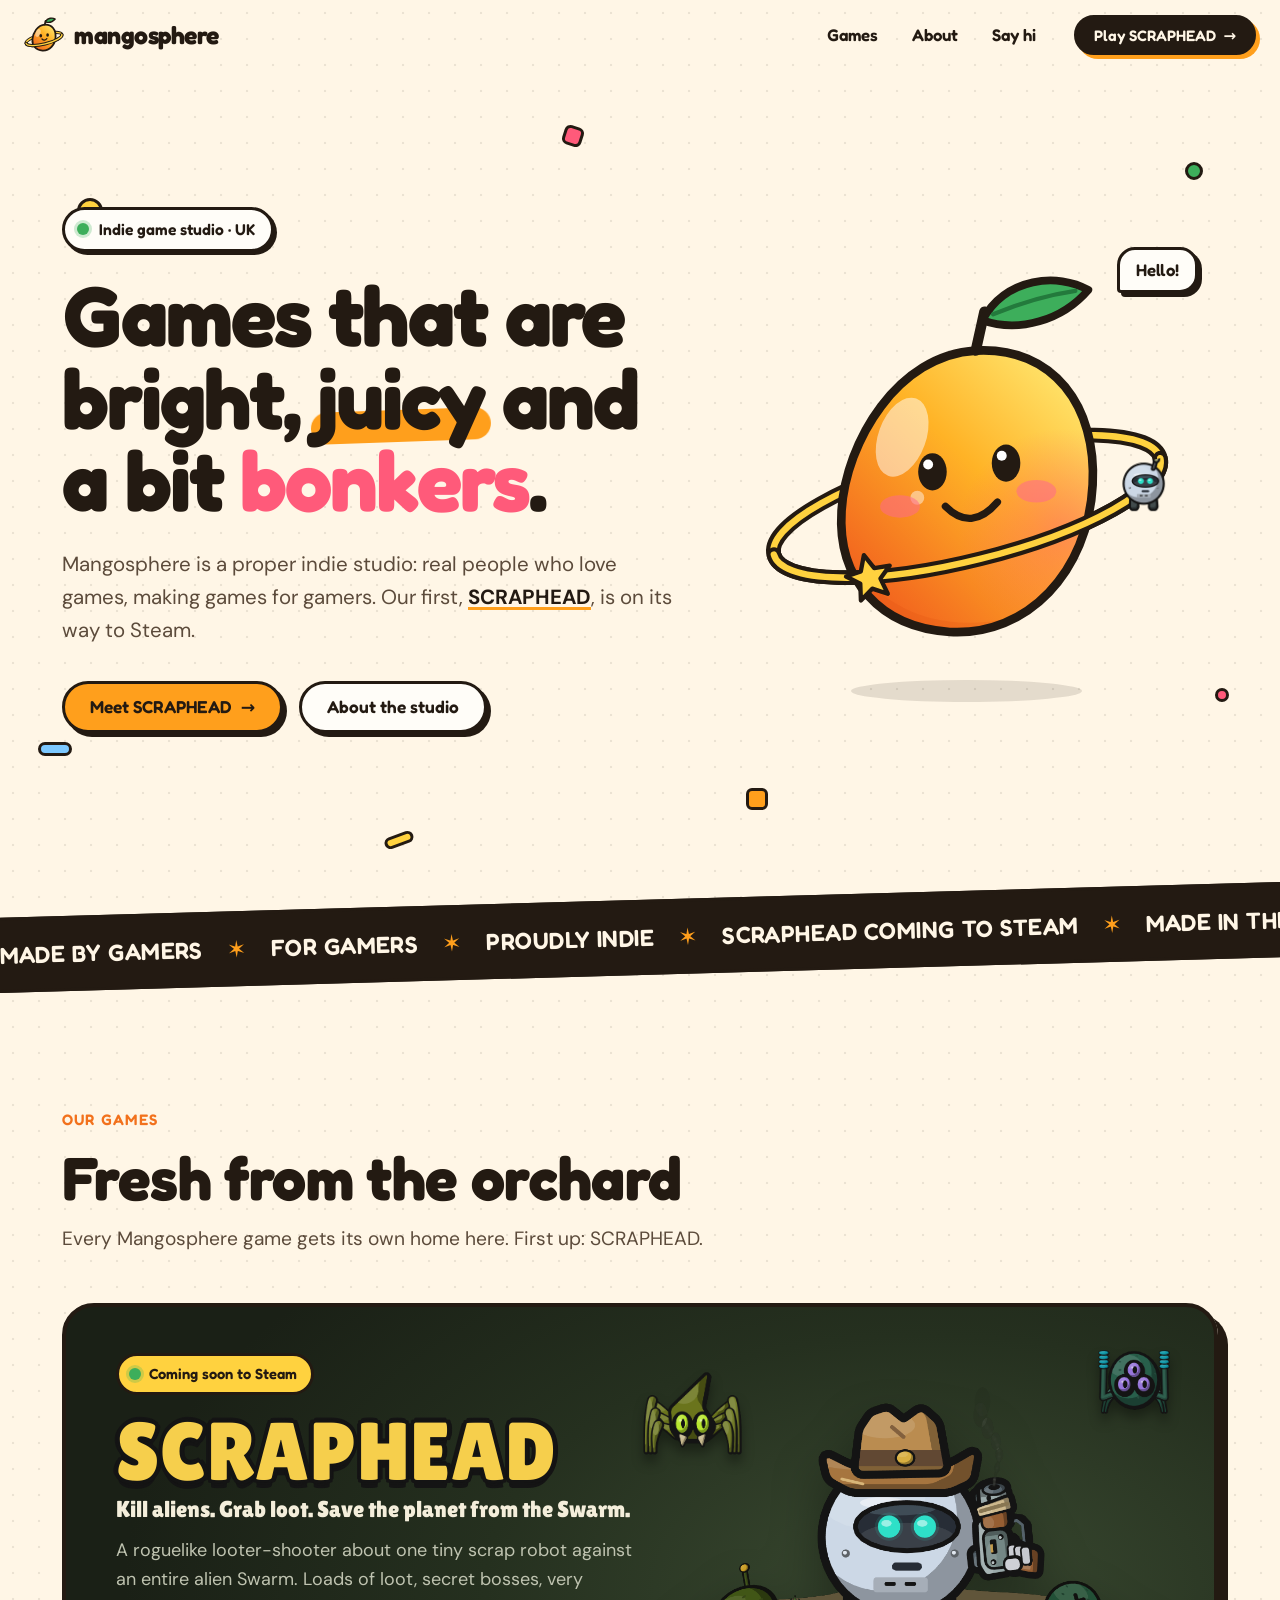
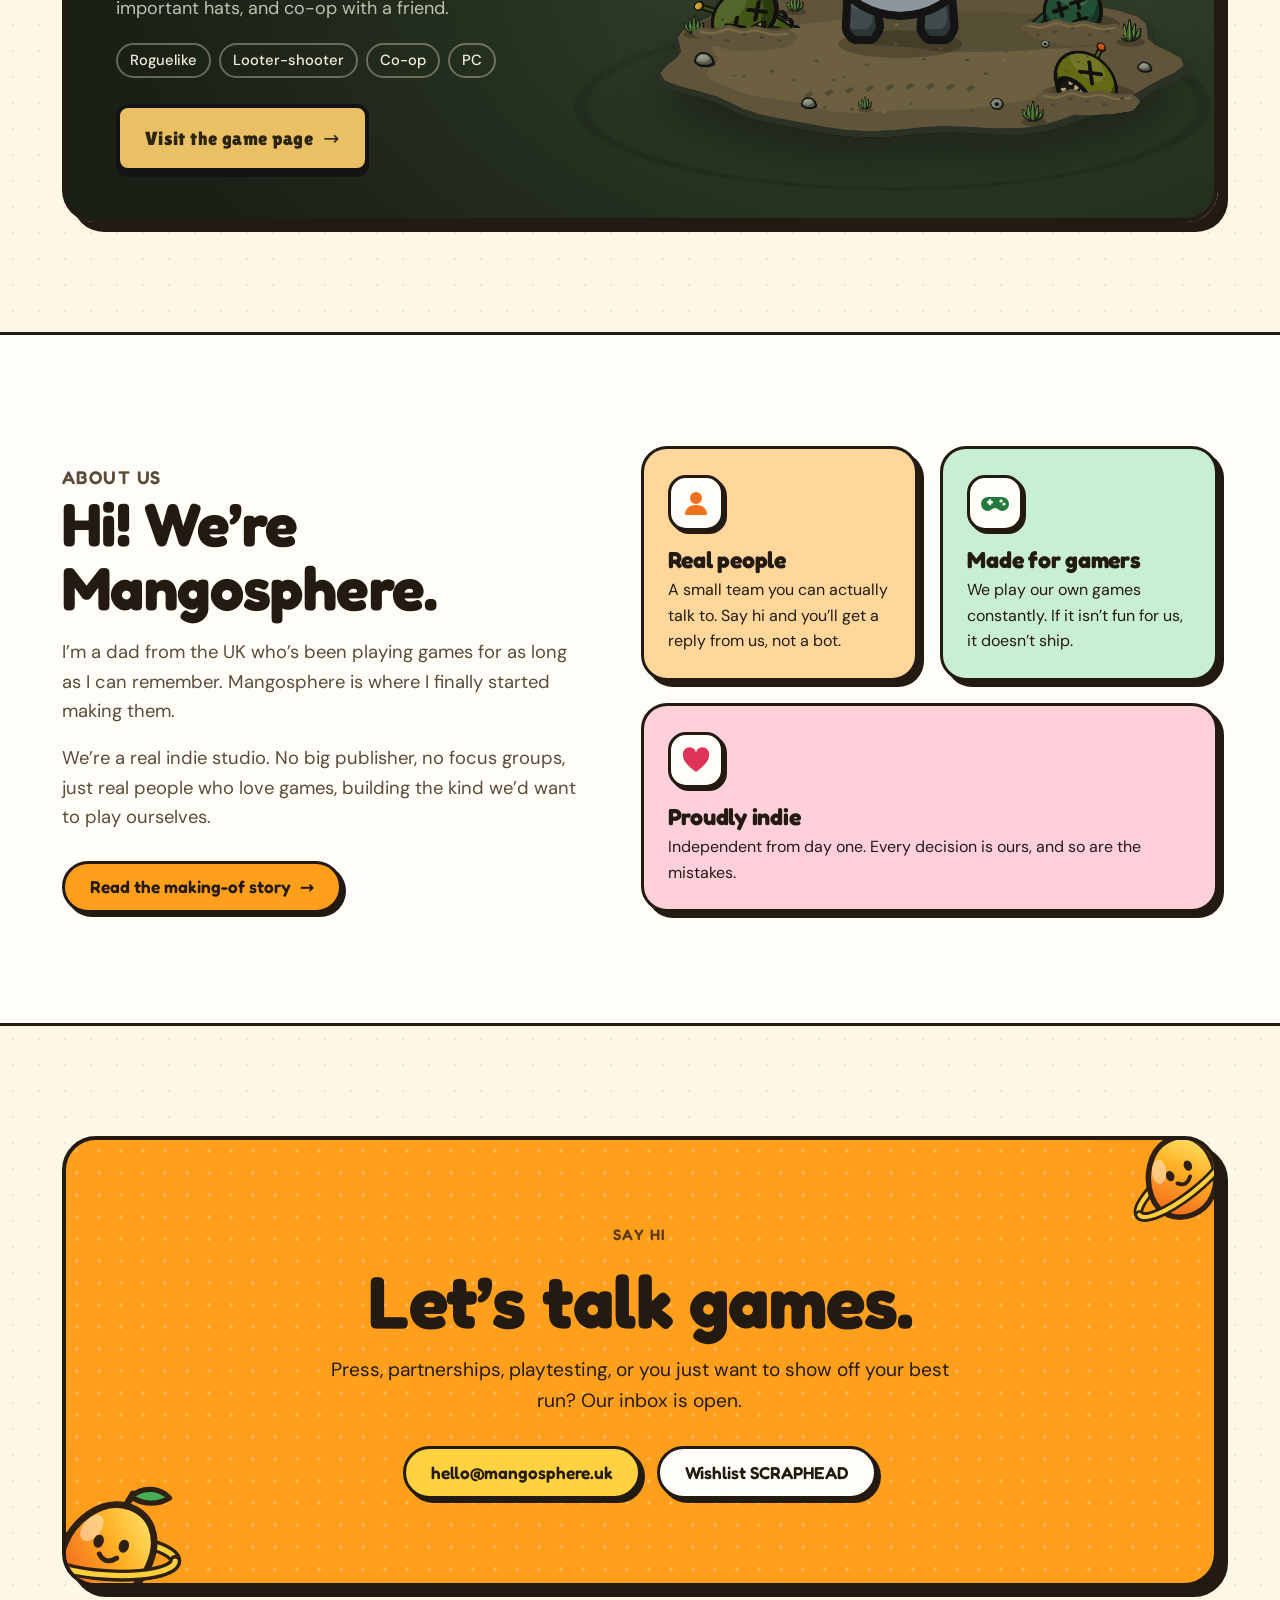
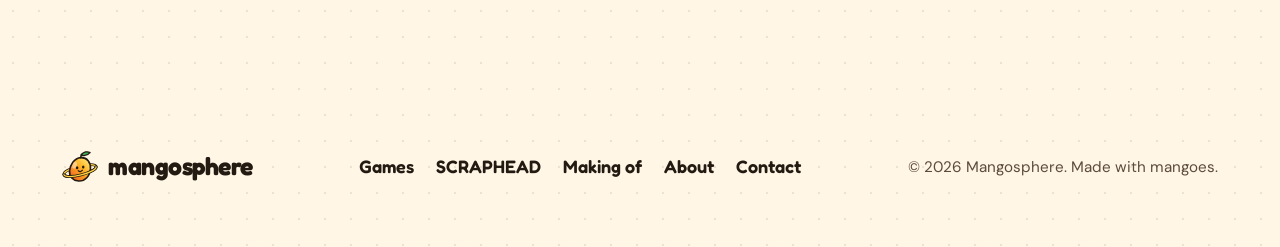
==== commit 6f2c23b4: "Add the making-of story page; drop content counts and mechanics detail New sketchbook-style page tel" ====
--- a/index.html
+++ b/index.html
@@ -168,7 +168,7 @@
         <span class="badge"><span class="dot" aria-hidden="true"></span>Coming soon to Steam</span>
         <h3 class="gf-title">SCRAPHEAD</h3>
         <p class="gf-tag">Kill aliens. Grab loot. Save the planet from the Swarm.</p>
-        <p class="gf-body">A roguelike looter-shooter about one tiny scrap robot against an entire alien Swarm. Thirty weapons, secret bosses, eight very important hats, and co-op with a friend.</p>
+        <p class="gf-body">A roguelike looter-shooter about one tiny scrap robot against an entire alien Swarm. Loads of loot, secret bosses, very important hats, and co-op with a friend.</p>
         <ul class="tags">
           <li>Roguelike</li><li>Looter-shooter</li><li>Co-op</li><li>PC</li>
         </ul>
@@ -192,6 +192,7 @@
       <h2>Hi! We&rsquo;re Mangosphere.</h2>
       <p>I&rsquo;m a dad from the UK who&rsquo;s been playing games for as long as I can remember. Mangosphere is where I finally started making them.</p>
       <p>We&rsquo;re a real indie studio. No big publisher, no focus groups, just real people who love games, building the kind we&rsquo;d want to play ourselves.</p>
+      <a class="btn btn-mango story-link" href="games/scraphead/making-of/">Read the making-of story<span class="arrow" aria-hidden="true">&rarr;</span></a>
     </div>
     <div class="values">
       <article class="value v-mango reveal">
@@ -241,6 +242,7 @@
     <nav class="foot-links" aria-label="Footer">
       <a href="#games">Games</a>
       <a href="games/scraphead/">SCRAPHEAD</a>
+      <a href="games/scraphead/making-of/">Making of</a>
       <a href="#studio">About</a>
       <a href="#contact">Contact</a>
     </nav>
--- a/css/studio.css
+++ b/css/studio.css
@@ -229,6 +229,7 @@
 .studio-grid { display: grid; grid-template-columns: .95fr 1.05fr; gap: 56px; align-items: center; }
 .studio-copy p { font-size: 1.15rem; color: var(--ink-soft); margin: 18px 0 0; }
 .studio-copy h2 { margin-bottom: 8px; }
+.story-link { margin-top: 28px; }
 .values { display: grid; grid-template-columns: 1fr 1fr; gap: 22px; }
 .value {
   padding: 26px 24px 24px;
